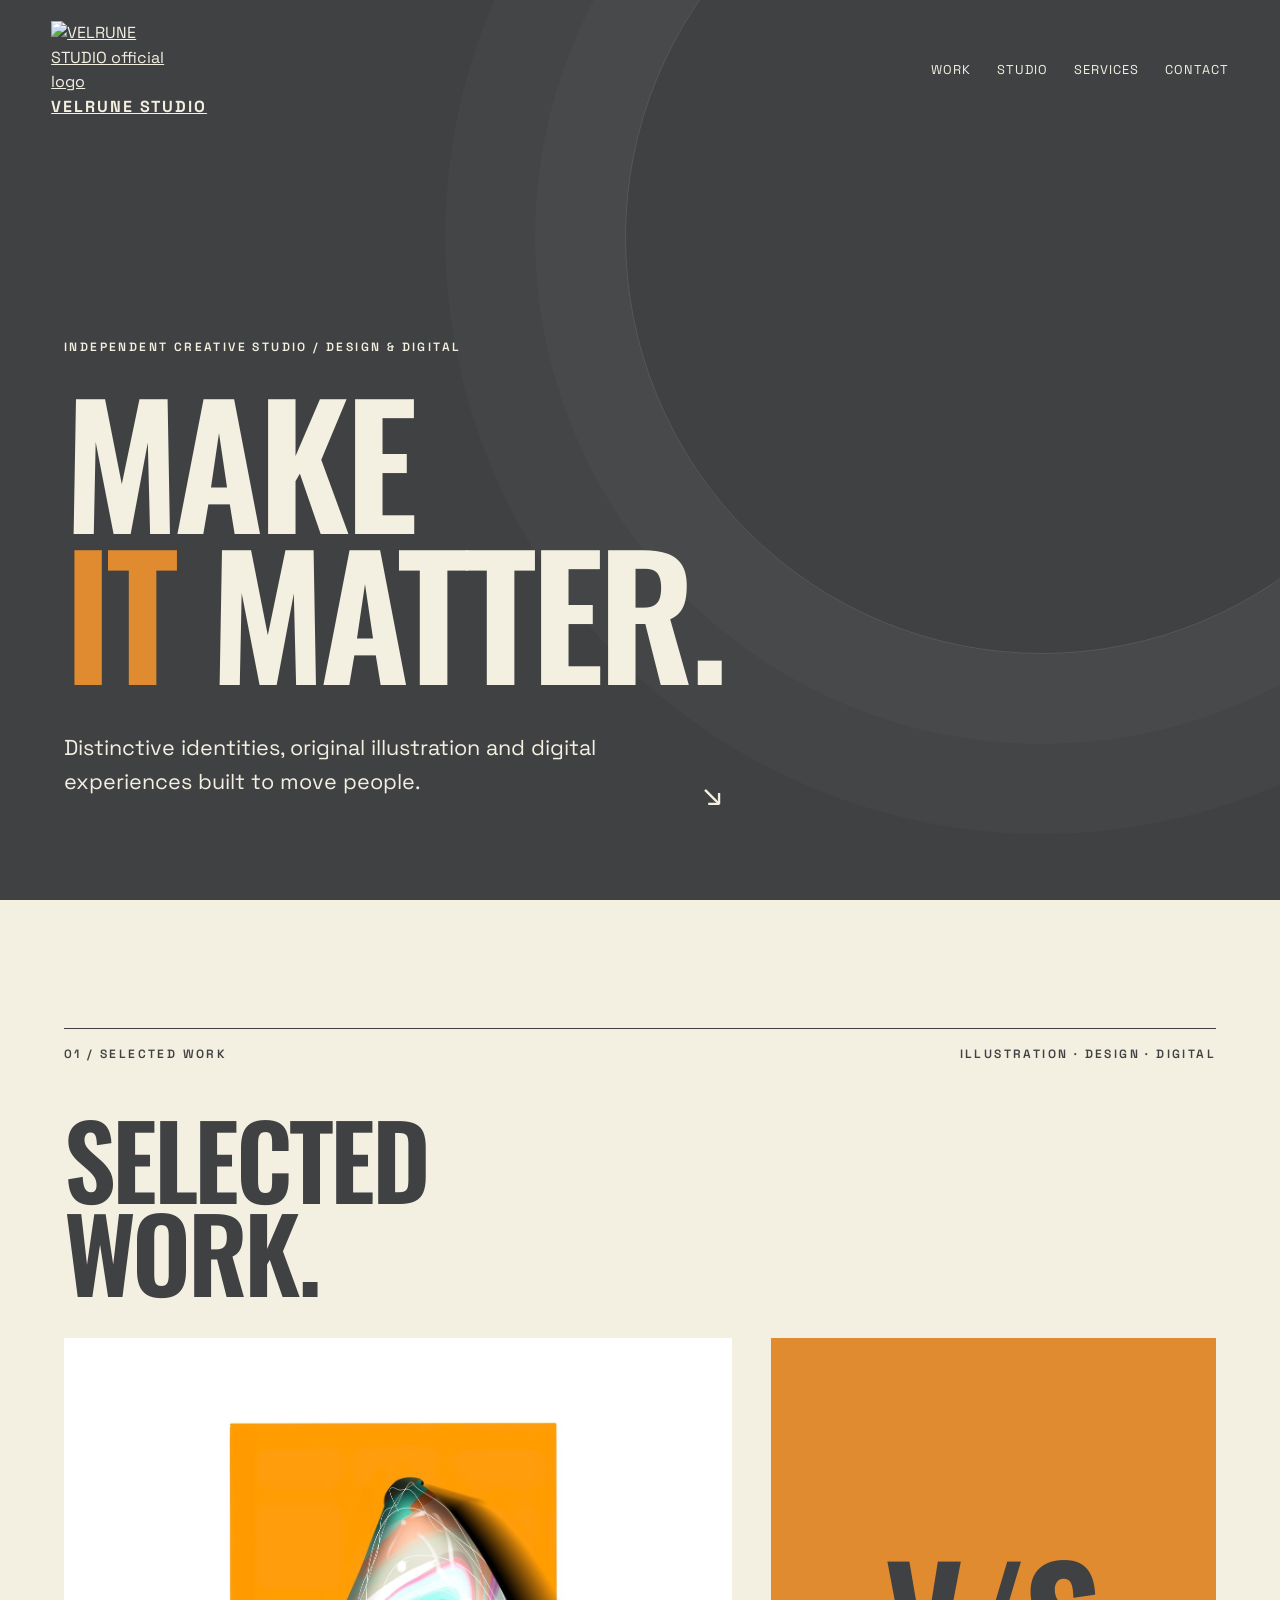
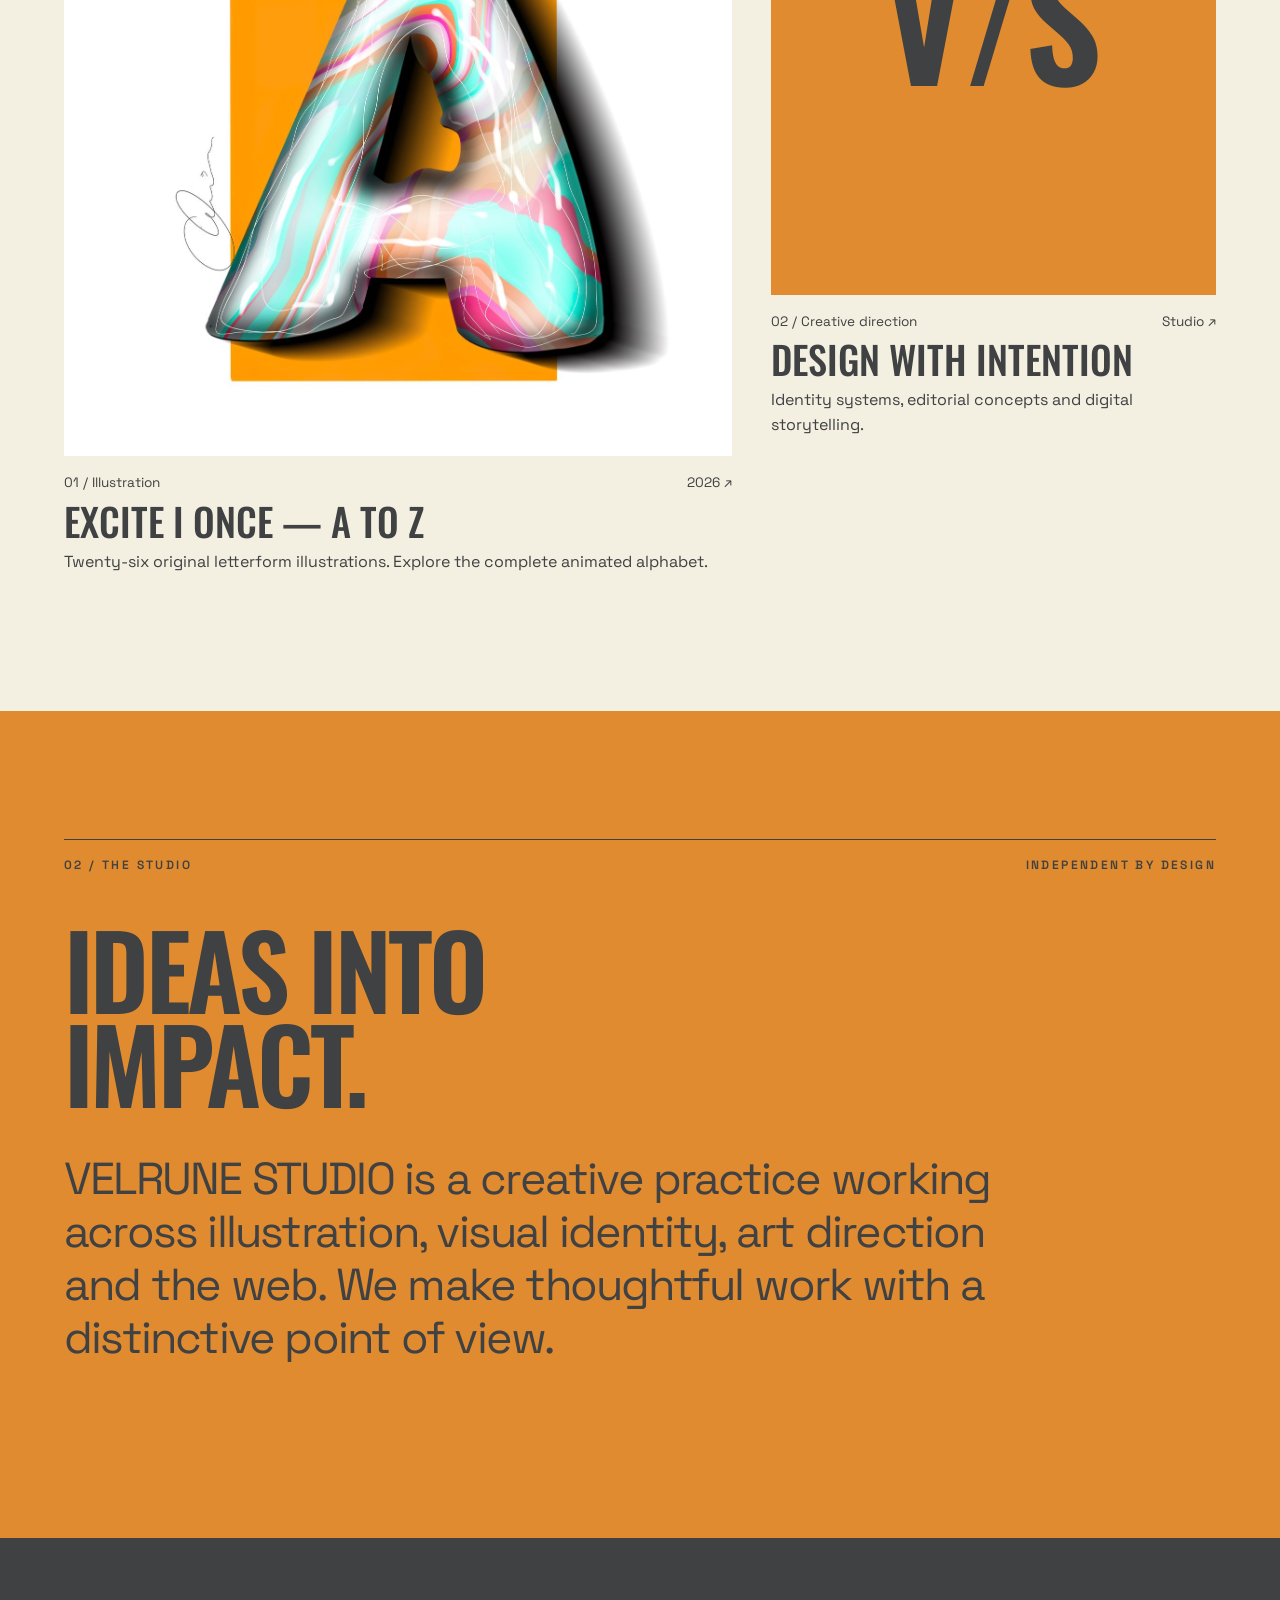
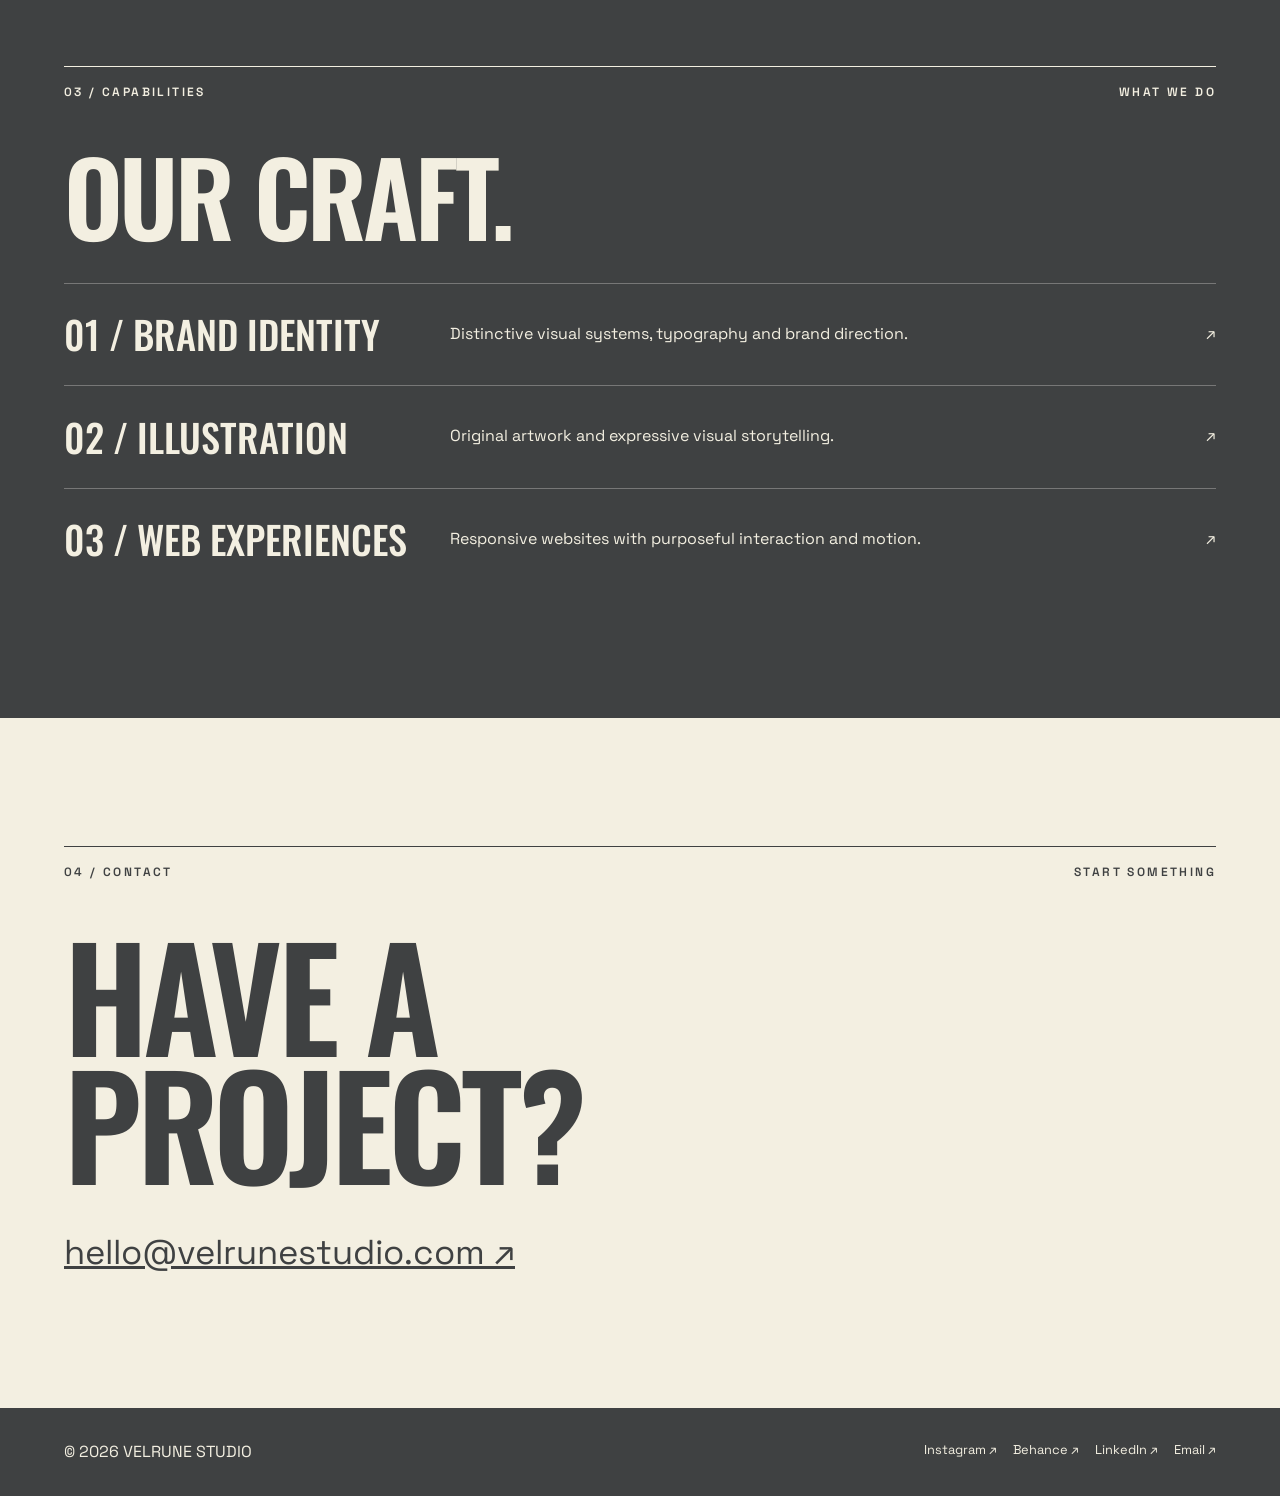
==== index.html @ b9dd63d2 "Add responsive cinematic homepage with artwork link and preserved contacts" ====
<!doctype html>
<html lang="en"><head><meta charset="utf-8"><meta name="viewport" content="width=device-width,initial-scale=1"><meta name="theme-color" content="#3F4142"><meta name="description" content="VELRUNE STUDIO — independent creative direction, visual identities, illustration and digital experiences."><title>VELRUNE STUDIO — Creative Direction & Digital Experiences</title><style>
@import url('https://fonts.googleapis.com/css2?family=Oswald:wght@400;500;600;700&family=Space+Grotesk:wght@400;500;600;700&display=swap');
:root{--ink:#3f4142;--paper:#f3efe1;--accent:#e08b2f}*{box-sizing:border-box}html{scroll-behavior:smooth}body{margin:0;background:var(--paper);color:var(--ink);font:400 16px/1.55 'Space Grotesk',sans-serif}a{color:inherit}a:focus-visible,button:focus-visible{outline:3px solid var(--accent);outline-offset:5px}.skip{position:absolute;top:-100px;background:var(--paper);padding:1rem;z-index:100}.skip:focus{top:0}.site-header{position:absolute;z-index:10;top:0;left:0;right:0;display:flex;align-items:center;justify-content:space-between;padding:1.3rem clamp(1.2rem,4vw,5rem);color:var(--paper);gap:2rem}.brand img{display:block;max-width:135px;max-height:78px;object-fit:contain}.brand-fallback{font-weight:700;letter-spacing:.12em}.nav{display:flex;gap:clamp(1rem,2vw,2rem);align-items:center}.nav a{text-decoration:none;font-size:.8rem;letter-spacing:.08em;text-transform:uppercase}.nav a:hover,.social a:hover{color:var(--accent)}.menu-toggle{display:none;background:none;border:1px solid currentColor;color:inherit;padding:.55rem}.hero{min-height:100svh;background:var(--ink);color:var(--paper);display:flex;align-items:end;position:relative;overflow:hidden;padding:10rem clamp(1.2rem,5vw,6rem) 5rem}.hero:before{content:'';position:absolute;width:65vw;height:65vw;max-width:850px;max-height:850px;border:1px solid rgba(243,239,225,.13);border-radius:50%;right:-14%;top:-20%;box-shadow:0 0 0 90px rgba(243,239,225,.025),0 0 0 180px rgba(243,239,225,.02);pointer-events:none}.hero-content{position:relative;max-width:1250px}.eyebrow{font-size:.75rem;letter-spacing:.2em;text-transform:uppercase;font-weight:600}.hero h1,h2{font-family:Oswald,'Arial Narrow',sans-serif;text-transform:uppercase;font-weight:600;line-height:.91;letter-spacing:-.035em}.hero h1{font-size:clamp(5rem,13vw,15rem);margin:1.5rem 0}.hero h1 span{color:var(--accent)}.hero-bottom{display:flex;align-items:end;justify-content:space-between;gap:2rem}.hero p{max-width:38ch;font-size:clamp(1rem,1.7vw,1.35rem)}.arrow{font-size:2rem;text-decoration:none}.section{padding:clamp(5rem,10vw,11rem) clamp(1.2rem,5vw,6rem)}.section-head{display:flex;align-items:center;justify-content:space-between;gap:1rem;border-top:1px solid currentColor;padding-top:1rem;margin-bottom:3rem}.section h2{font-size:clamp(3.5rem,8vw,9rem);margin:0 0 2.5rem}.work-grid{display:grid;grid-template-columns:1.2fr .8fr;gap:clamp(1rem,3vw,3rem)}.project{display:block;text-decoration:none}.project figure{margin:0;overflow:hidden;background:#d3cec2}.project img{display:block;width:100%;height:100%;object-fit:cover;transition:transform .65s cubic-bezier(.2,.7,.2,1)}.project:hover img{transform:scale(1.045)}.project:first-child figure{aspect-ratio:4/4.3}.project:nth-child(2) figure{aspect-ratio:4/5}.project-meta{display:flex;justify-content:space-between;gap:1rem;margin-top:1rem;font-size:.85rem}.project h3{font:500 clamp(1.7rem,3vw,3rem)/1.1 Oswald,sans-serif;text-transform:uppercase;margin:.4rem 0}.project p{margin:.5rem 0}.project .abstract{height:100%;min-height:340px;display:grid;place-items:center;background:var(--accent);font:600 clamp(5rem,12vw,12rem)/1 Oswald,sans-serif;color:var(--ink)}.about{background:var(--accent)}.about-copy{max-width:1000px;font-size:clamp(1.7rem,3.5vw,4rem);line-height:1.18;letter-spacing:-.04em}.services{background:var(--ink);color:var(--paper)}.service{border-top:1px solid #777;padding:1.4rem 0;display:grid;grid-template-columns:1fr 2fr auto;gap:1rem;align-items:center}.service h3{font:500 clamp(1.5rem,3vw,3rem)/1 Oswald,sans-serif;text-transform:uppercase;margin:0}.service p{max-width:48ch}.contact{min-height:65vh;display:flex;flex-direction:column;justify-content:space-between}.contact h2{font-size:clamp(4rem,11vw,12rem)}.contact-link{font-size:clamp(1.1rem,2.7vw,3rem);overflow-wrap:anywhere}.footer{background:var(--ink);color:var(--paper);padding:2rem clamp(1.2rem,5vw,6rem);display:flex;justify-content:space-between;flex-wrap:wrap;gap:1rem}.social{display:flex;flex-wrap:wrap;gap:1rem}.social a{font-size:.8rem;text-decoration:none}.reveal{opacity:1;transform:none}@media(prefers-reduced-motion:no-preference){.reveal{opacity:0;transform:translateY(50px);transition:opacity .8s,transform .8s}.reveal.in{opacity:1;transform:none}}@media(max-width:700px){.menu-toggle{display:block}.nav{display:none;position:absolute;top:100%;left:0;right:0;padding:1.5rem;background:var(--ink);flex-direction:column;align-items:start}.nav.open{display:flex}.hero{padding-bottom:3rem}.hero h1{font-size:clamp(4rem,17vw,8rem)}.hero-bottom{align-items:start;flex-direction:column}.work-grid{grid-template-columns:1fr}.service{grid-template-columns:1fr}.section{padding-block:5rem}}@media(prefers-reduced-motion:reduce){html{scroll-behavior:auto}*,*:before,*:after{animation:none!important;transition:none!important}}
</style></head><body><a class="skip" href="#main">Skip to content</a><header class="site-header"><a class="brand" href="/" aria-label="VELRUNE STUDIO home"><img src="assets/brand-logo.png" alt="VELRUNE STUDIO official logo" onerror="this.hidden=true;this.nextElementSibling.hidden=false"><span class="brand-fallback" hidden>VELRUNE STUDIO</span></a><button class="menu-toggle" aria-expanded="false" aria-controls="nav">MENU ☰</button><nav id="nav" class="nav" aria-label="Main navigation"><a href="#work">Work</a><a href="#studio">Studio</a><a href="#services">Services</a><a href="#contact">Contact</a></nav></header><main id="main"><section class="hero"><div class="hero-content"><span class="eyebrow">Independent creative studio / Design & digital</span><h1>MAKE<br><span>IT</span> MATTER.</h1><div class="hero-bottom"><p>Distinctive identities, original illustration and digital experiences built to move people.</p><a class="arrow" href="#work" aria-label="Explore selected work">↘</a></div></div></section><section class="section" id="work"><div class="section-head"><span class="eyebrow">01 / Selected work</span><span class="eyebrow">Illustration · Design · Digital</span></div><h2 class="reveal">Selected<br>work.</h2><div class="work-grid"><a class="project reveal" href="work/excite-a-z.html"><figure><img src="assets/alphabet/A.jpg" alt="Original illustrated letter A from the Excite I Once alphabet project" loading="lazy"></figure><div class="project-meta"><span>01 / Illustration</span><span>2026 ↗</span></div><h3>Excite I Once — A to Z</h3><p>Twenty-six original letterform illustrations. Explore the complete animated alphabet.</p></a><a class="project reveal" href="#contact"><figure><div class="abstract" aria-label="VELRUNE STUDIO design exploration">V/S</div></figure><div class="project-meta"><span>02 / Creative direction</span><span>Studio ↗</span></div><h3>Design with intention</h3><p>Identity systems, editorial concepts and digital storytelling.</p></a></div></section><section class="section about" id="studio"><div class="section-head"><span class="eyebrow">02 / The studio</span><span class="eyebrow">Independent by design</span></div><h2 class="reveal">Ideas into<br>impact.</h2><p class="about-copy reveal">VELRUNE STUDIO is a creative practice working across illustration, visual identity, art direction and the web. We make thoughtful work with a distinctive point of view.</p></section><section class="section services" id="services"><div class="section-head"><span class="eyebrow">03 / Capabilities</span><span class="eyebrow">What we do</span></div><h2 class="reveal">Our craft.</h2><div class="service reveal"><h3>01 / Brand identity</h3><p>Distinctive visual systems, typography and brand direction.</p><span>↗</span></div><div class="service reveal"><h3>02 / Illustration</h3><p>Original artwork and expressive visual storytelling.</p><span>↗</span></div><div class="service reveal"><h3>03 / Web experiences</h3><p>Responsive websites with purposeful interaction and motion.</p><span>↗</span></div></section><section class="section contact" id="contact"><div><div class="section-head"><span class="eyebrow">04 / Contact</span><span class="eyebrow">Start something</span></div><h2 class="reveal">Have a<br>project?</h2></div><a class="contact-link" href="mailto:hello@velrunestudio.com">hello@velrunestudio.com ↗</a></section></main><footer class="footer"><span>© <span id="year">2026</span> VELRUNE STUDIO</span><div class="social"><a href="https://www.instagram.com/realpaddymatthew/" target="_blank" rel="noopener noreferrer">Instagram ↗</a><a href="https://www.behance.net/ipaddy" target="_blank" rel="noopener noreferrer">Behance ↗</a><a href="https://www.linkedin.com/in/paddy-ighiwiyisi/" target="_blank" rel="noopener noreferrer">LinkedIn ↗</a><a href="mailto:hello@velrunestudio.com">Email ↗</a></div></footer><script>document.querySelector('#year').textContent=new Date().getFullYear();const menu=document.querySelector('.menu-toggle'),nav=document.querySelector('#nav');menu.addEventListener('click',()=>{let open=nav.classList.toggle('open');menu.setAttribute('aria-expanded',String(open))});nav.querySelectorAll('a').forEach(a=>a.addEventListener('click',()=>{nav.classList.remove('open');menu.setAttribute('aria-expanded','false')}));if('IntersectionObserver'in window&&!matchMedia('(prefers-reduced-motion: reduce)').matches){const io=new IntersectionObserver(es=>es.forEach(e=>{if(e.isIntersecting){e.target.classList.add('in');io.unobserve(e.target)}}),{threshold:.08});document.querySelectorAll('.reveal').forEach(e=>io.observe(e))}else document.querySelectorAll('.reveal').forEach(e=>e.classList.add('in'));</script></body></html>
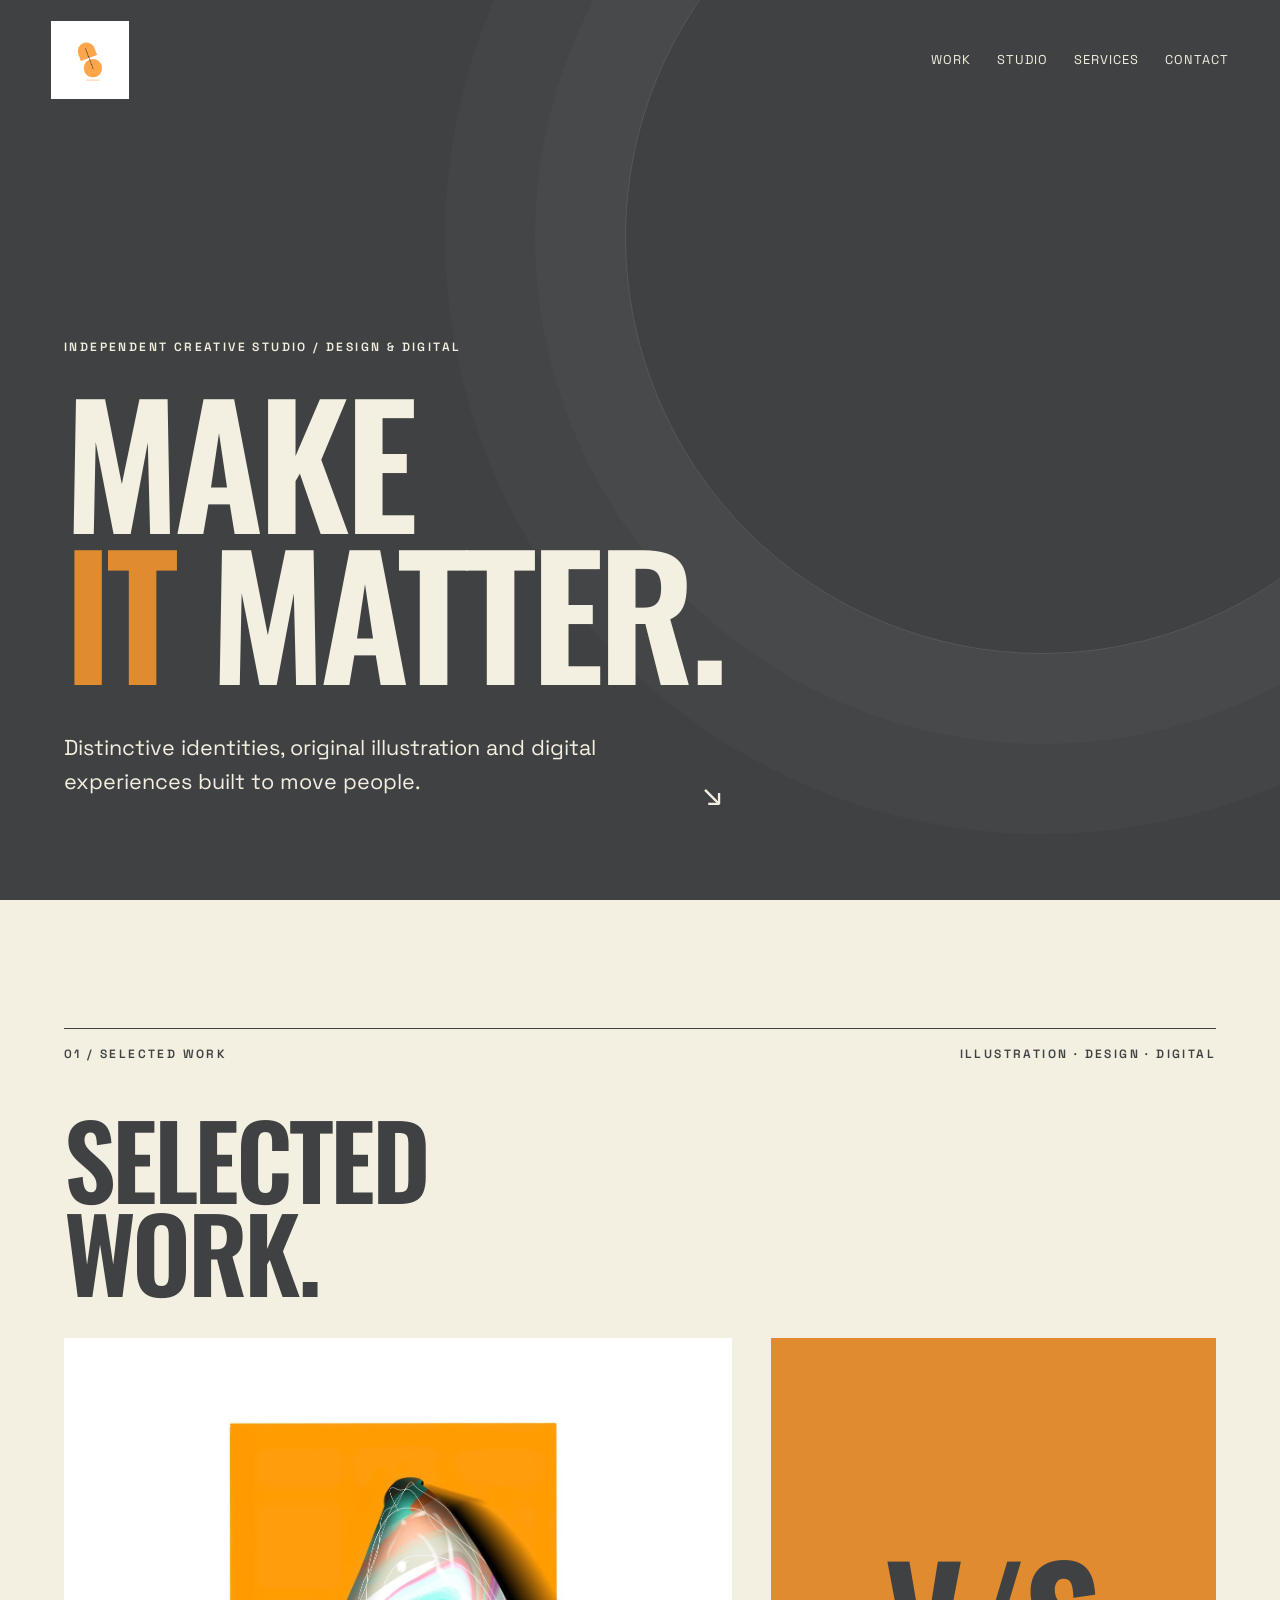
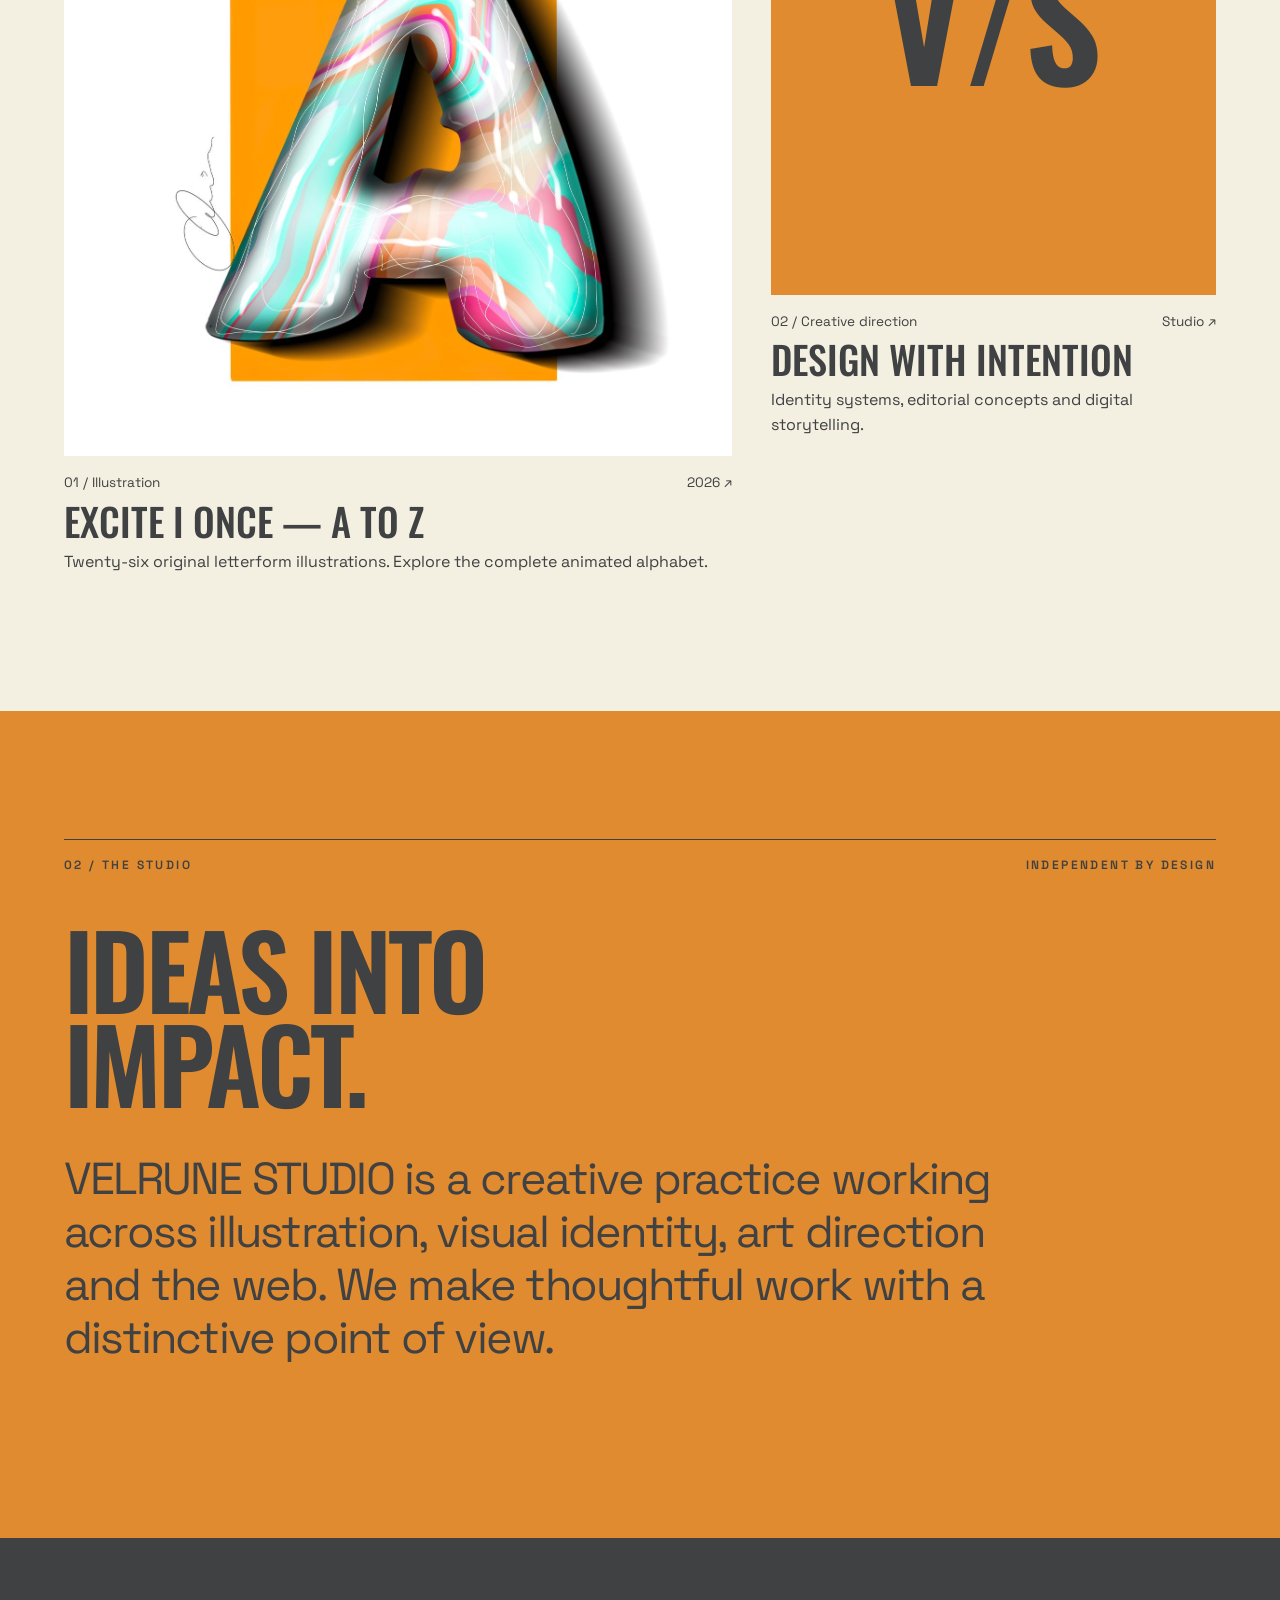
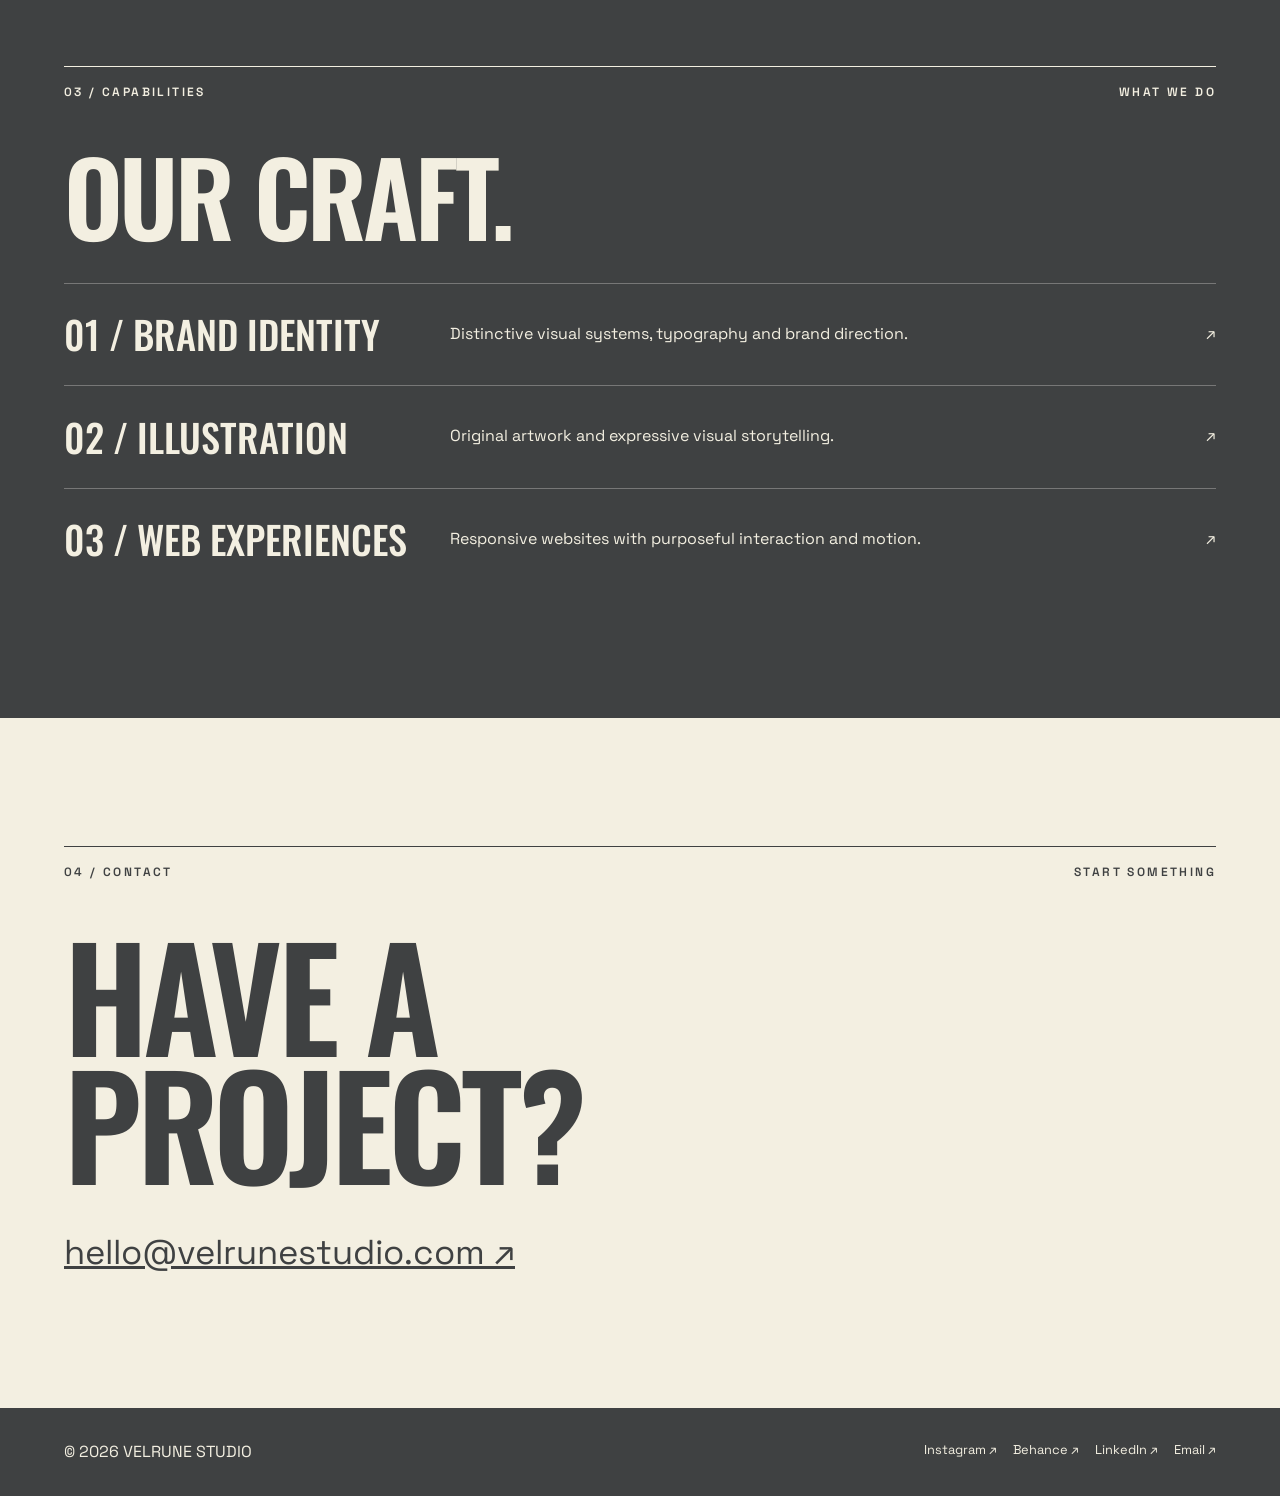
==== commit 45e86d7a: "Load locally hosted Oswald and Space Grotesk fonts" ====
--- a/index.html
+++ b/index.html
@@ -1,5 +1,5 @@
 <!doctype html>
-<html lang="en"><head><meta charset="utf-8"><meta name="viewport" content="width=device-width,initial-scale=1"><meta name="theme-color" content="#3F4142"><meta name="description" content="VELRUNE STUDIO — independent creative direction, visual identities, illustration and digital experiences."><title>VELRUNE STUDIO — Creative Direction & Digital Experiences</title><style>
-@import url('https://fonts.googleapis.com/css2?family=Oswald:wght@400;500;600;700&family=Space+Grotesk:wght@400;500;600;700&display=swap');
+<html lang="en"><head><meta charset="utf-8"><meta name="viewport" content="width=device-width,initial-scale=1"><meta name="theme-color" content="#3F4142"><meta name="description" content="VELRUNE STUDIO — independent creative direction, visual identities, illustration and digital experiences."><title>VELRUNE STUDIO — Creative Direction & Digital Experiences</title><link rel="stylesheet" href="assets/fonts/fonts.css"><style>
+
 :root{--ink:#3f4142;--paper:#f3efe1;--accent:#e08b2f}*{box-sizing:border-box}html{scroll-behavior:smooth}body{margin:0;background:var(--paper);color:var(--ink);font:400 16px/1.55 'Space Grotesk',sans-serif}a{color:inherit}a:focus-visible,button:focus-visible{outline:3px solid var(--accent);outline-offset:5px}.skip{position:absolute;top:-100px;background:var(--paper);padding:1rem;z-index:100}.skip:focus{top:0}.site-header{position:absolute;z-index:10;top:0;left:0;right:0;display:flex;align-items:center;justify-content:space-between;padding:1.3rem clamp(1.2rem,4vw,5rem);color:var(--paper);gap:2rem}.brand img{display:block;max-width:135px;max-height:78px;object-fit:contain}.brand-fallback{font-weight:700;letter-spacing:.12em}.nav{display:flex;gap:clamp(1rem,2vw,2rem);align-items:center}.nav a{text-decoration:none;font-size:.8rem;letter-spacing:.08em;text-transform:uppercase}.nav a:hover,.social a:hover{color:var(--accent)}.menu-toggle{display:none;background:none;border:1px solid currentColor;color:inherit;padding:.55rem}.hero{min-height:100svh;background:var(--ink);color:var(--paper);display:flex;align-items:end;position:relative;overflow:hidden;padding:10rem clamp(1.2rem,5vw,6rem) 5rem}.hero:before{content:'';position:absolute;width:65vw;height:65vw;max-width:850px;max-height:850px;border:1px solid rgba(243,239,225,.13);border-radius:50%;right:-14%;top:-20%;box-shadow:0 0 0 90px rgba(243,239,225,.025),0 0 0 180px rgba(243,239,225,.02);pointer-events:none}.hero-content{position:relative;max-width:1250px}.eyebrow{font-size:.75rem;letter-spacing:.2em;text-transform:uppercase;font-weight:600}.hero h1,h2{font-family:Oswald,'Arial Narrow',sans-serif;text-transform:uppercase;font-weight:600;line-height:.91;letter-spacing:-.035em}.hero h1{font-size:clamp(5rem,13vw,15rem);margin:1.5rem 0}.hero h1 span{color:var(--accent)}.hero-bottom{display:flex;align-items:end;justify-content:space-between;gap:2rem}.hero p{max-width:38ch;font-size:clamp(1rem,1.7vw,1.35rem)}.arrow{font-size:2rem;text-decoration:none}.section{padding:clamp(5rem,10vw,11rem) clamp(1.2rem,5vw,6rem)}.section-head{display:flex;align-items:center;justify-content:space-between;gap:1rem;border-top:1px solid currentColor;padding-top:1rem;margin-bottom:3rem}.section h2{font-size:clamp(3.5rem,8vw,9rem);margin:0 0 2.5rem}.work-grid{display:grid;grid-template-columns:1.2fr .8fr;gap:clamp(1rem,3vw,3rem)}.project{display:block;text-decoration:none}.project figure{margin:0;overflow:hidden;background:#d3cec2}.project img{display:block;width:100%;height:100%;object-fit:cover;transition:transform .65s cubic-bezier(.2,.7,.2,1)}.project:hover img{transform:scale(1.045)}.project:first-child figure{aspect-ratio:4/4.3}.project:nth-child(2) figure{aspect-ratio:4/5}.project-meta{display:flex;justify-content:space-between;gap:1rem;margin-top:1rem;font-size:.85rem}.project h3{font:500 clamp(1.7rem,3vw,3rem)/1.1 Oswald,sans-serif;text-transform:uppercase;margin:.4rem 0}.project p{margin:.5rem 0}.project .abstract{height:100%;min-height:340px;display:grid;place-items:center;background:var(--accent);font:600 clamp(5rem,12vw,12rem)/1 Oswald,sans-serif;color:var(--ink)}.about{background:var(--accent)}.about-copy{max-width:1000px;font-size:clamp(1.7rem,3.5vw,4rem);line-height:1.18;letter-spacing:-.04em}.services{background:var(--ink);color:var(--paper)}.service{border-top:1px solid #777;padding:1.4rem 0;display:grid;grid-template-columns:1fr 2fr auto;gap:1rem;align-items:center}.service h3{font:500 clamp(1.5rem,3vw,3rem)/1 Oswald,sans-serif;text-transform:uppercase;margin:0}.service p{max-width:48ch}.contact{min-height:65vh;display:flex;flex-direction:column;justify-content:space-between}.contact h2{font-size:clamp(4rem,11vw,12rem)}.contact-link{font-size:clamp(1.1rem,2.7vw,3rem);overflow-wrap:anywhere}.footer{background:var(--ink);color:var(--paper);padding:2rem clamp(1.2rem,5vw,6rem);display:flex;justify-content:space-between;flex-wrap:wrap;gap:1rem}.social{display:flex;flex-wrap:wrap;gap:1rem}.social a{font-size:.8rem;text-decoration:none}.reveal{opacity:1;transform:none}@media(prefers-reduced-motion:no-preference){.reveal{opacity:0;transform:translateY(50px);transition:opacity .8s,transform .8s}.reveal.in{opacity:1;transform:none}}@media(max-width:700px){.menu-toggle{display:block}.nav{display:none;position:absolute;top:100%;left:0;right:0;padding:1.5rem;background:var(--ink);flex-direction:column;align-items:start}.nav.open{display:flex}.hero{padding-bottom:3rem}.hero h1{font-size:clamp(4rem,17vw,8rem)}.hero-bottom{align-items:start;flex-direction:column}.work-grid{grid-template-columns:1fr}.service{grid-template-columns:1fr}.section{padding-block:5rem}}@media(prefers-reduced-motion:reduce){html{scroll-behavior:auto}*,*:before,*:after{animation:none!important;transition:none!important}}
 </style></head><body><a class="skip" href="#main">Skip to content</a><header class="site-header"><a class="brand" href="/" aria-label="VELRUNE STUDIO home"><img src="assets/brand-logo.png" alt="VELRUNE STUDIO official logo" onerror="this.hidden=true;this.nextElementSibling.hidden=false"><span class="brand-fallback" hidden>VELRUNE STUDIO</span></a><button class="menu-toggle" aria-expanded="false" aria-controls="nav">MENU ☰</button><nav id="nav" class="nav" aria-label="Main navigation"><a href="#work">Work</a><a href="#studio">Studio</a><a href="#services">Services</a><a href="#contact">Contact</a></nav></header><main id="main"><section class="hero"><div class="hero-content"><span class="eyebrow">Independent creative studio / Design & digital</span><h1>MAKE<br><span>IT</span> MATTER.</h1><div class="hero-bottom"><p>Distinctive identities, original illustration and digital experiences built to move people.</p><a class="arrow" href="#work" aria-label="Explore selected work">↘</a></div></div></section><section class="section" id="work"><div class="section-head"><span class="eyebrow">01 / Selected work</span><span class="eyebrow">Illustration · Design · Digital</span></div><h2 class="reveal">Selected<br>work.</h2><div class="work-grid"><a class="project reveal" href="work/excite-a-z.html"><figure><img src="assets/alphabet/A.jpg" alt="Original illustrated letter A from the Excite I Once alphabet project" loading="lazy"></figure><div class="project-meta"><span>01 / Illustration</span><span>2026 ↗</span></div><h3>Excite I Once — A to Z</h3><p>Twenty-six original letterform illustrations. Explore the complete animated alphabet.</p></a><a class="project reveal" href="#contact"><figure><div class="abstract" aria-label="VELRUNE STUDIO design exploration">V/S</div></figure><div class="project-meta"><span>02 / Creative direction</span><span>Studio ↗</span></div><h3>Design with intention</h3><p>Identity systems, editorial concepts and digital storytelling.</p></a></div></section><section class="section about" id="studio"><div class="section-head"><span class="eyebrow">02 / The studio</span><span class="eyebrow">Independent by design</span></div><h2 class="reveal">Ideas into<br>impact.</h2><p class="about-copy reveal">VELRUNE STUDIO is a creative practice working across illustration, visual identity, art direction and the web. We make thoughtful work with a distinctive point of view.</p></section><section class="section services" id="services"><div class="section-head"><span class="eyebrow">03 / Capabilities</span><span class="eyebrow">What we do</span></div><h2 class="reveal">Our craft.</h2><div class="service reveal"><h3>01 / Brand identity</h3><p>Distinctive visual systems, typography and brand direction.</p><span>↗</span></div><div class="service reveal"><h3>02 / Illustration</h3><p>Original artwork and expressive visual storytelling.</p><span>↗</span></div><div class="service reveal"><h3>03 / Web experiences</h3><p>Responsive websites with purposeful interaction and motion.</p><span>↗</span></div></section><section class="section contact" id="contact"><div><div class="section-head"><span class="eyebrow">04 / Contact</span><span class="eyebrow">Start something</span></div><h2 class="reveal">Have a<br>project?</h2></div><a class="contact-link" href="mailto:hello@velrunestudio.com">hello@velrunestudio.com ↗</a></section></main><footer class="footer"><span>© <span id="year">2026</span> VELRUNE STUDIO</span><div class="social"><a href="https://www.instagram.com/realpaddymatthew/" target="_blank" rel="noopener noreferrer">Instagram ↗</a><a href="https://www.behance.net/ipaddy" target="_blank" rel="noopener noreferrer">Behance ↗</a><a href="https://www.linkedin.com/in/paddy-ighiwiyisi/" target="_blank" rel="noopener noreferrer">LinkedIn ↗</a><a href="mailto:hello@velrunestudio.com">Email ↗</a></div></footer><script>document.querySelector('#year').textContent=new Date().getFullYear();const menu=document.querySelector('.menu-toggle'),nav=document.querySelector('#nav');menu.addEventListener('click',()=>{let open=nav.classList.toggle('open');menu.setAttribute('aria-expanded',String(open))});nav.querySelectorAll('a').forEach(a=>a.addEventListener('click',()=>{nav.classList.remove('open');menu.setAttribute('aria-expanded','false')}));if('IntersectionObserver'in window&&!matchMedia('(prefers-reduced-motion: reduce)').matches){const io=new IntersectionObserver(es=>es.forEach(e=>{if(e.isIntersecting){e.target.classList.add('in');io.unobserve(e.target)}}),{threshold:.08});document.querySelectorAll('.reveal').forEach(e=>io.observe(e))}else document.querySelectorAll('.reveal').forEach(e=>e.classList.add('in'));</script></body></html>
--- a/assets/fonts/fonts.css
+++ b/assets/fonts/fonts.css
@@ -0,0 +1,2 @@
+@font-face{font-family:'Oswald';src:url('./Oswald-Variable.ttf') format('truetype');font-style:normal;font-weight:200 700;font-display:swap}
+@font-face{font-family:'Space Grotesk';src:url('./SpaceGrotesk-Variable.ttf') format('truetype');font-style:normal;font-weight:300 700;font-display:swap}
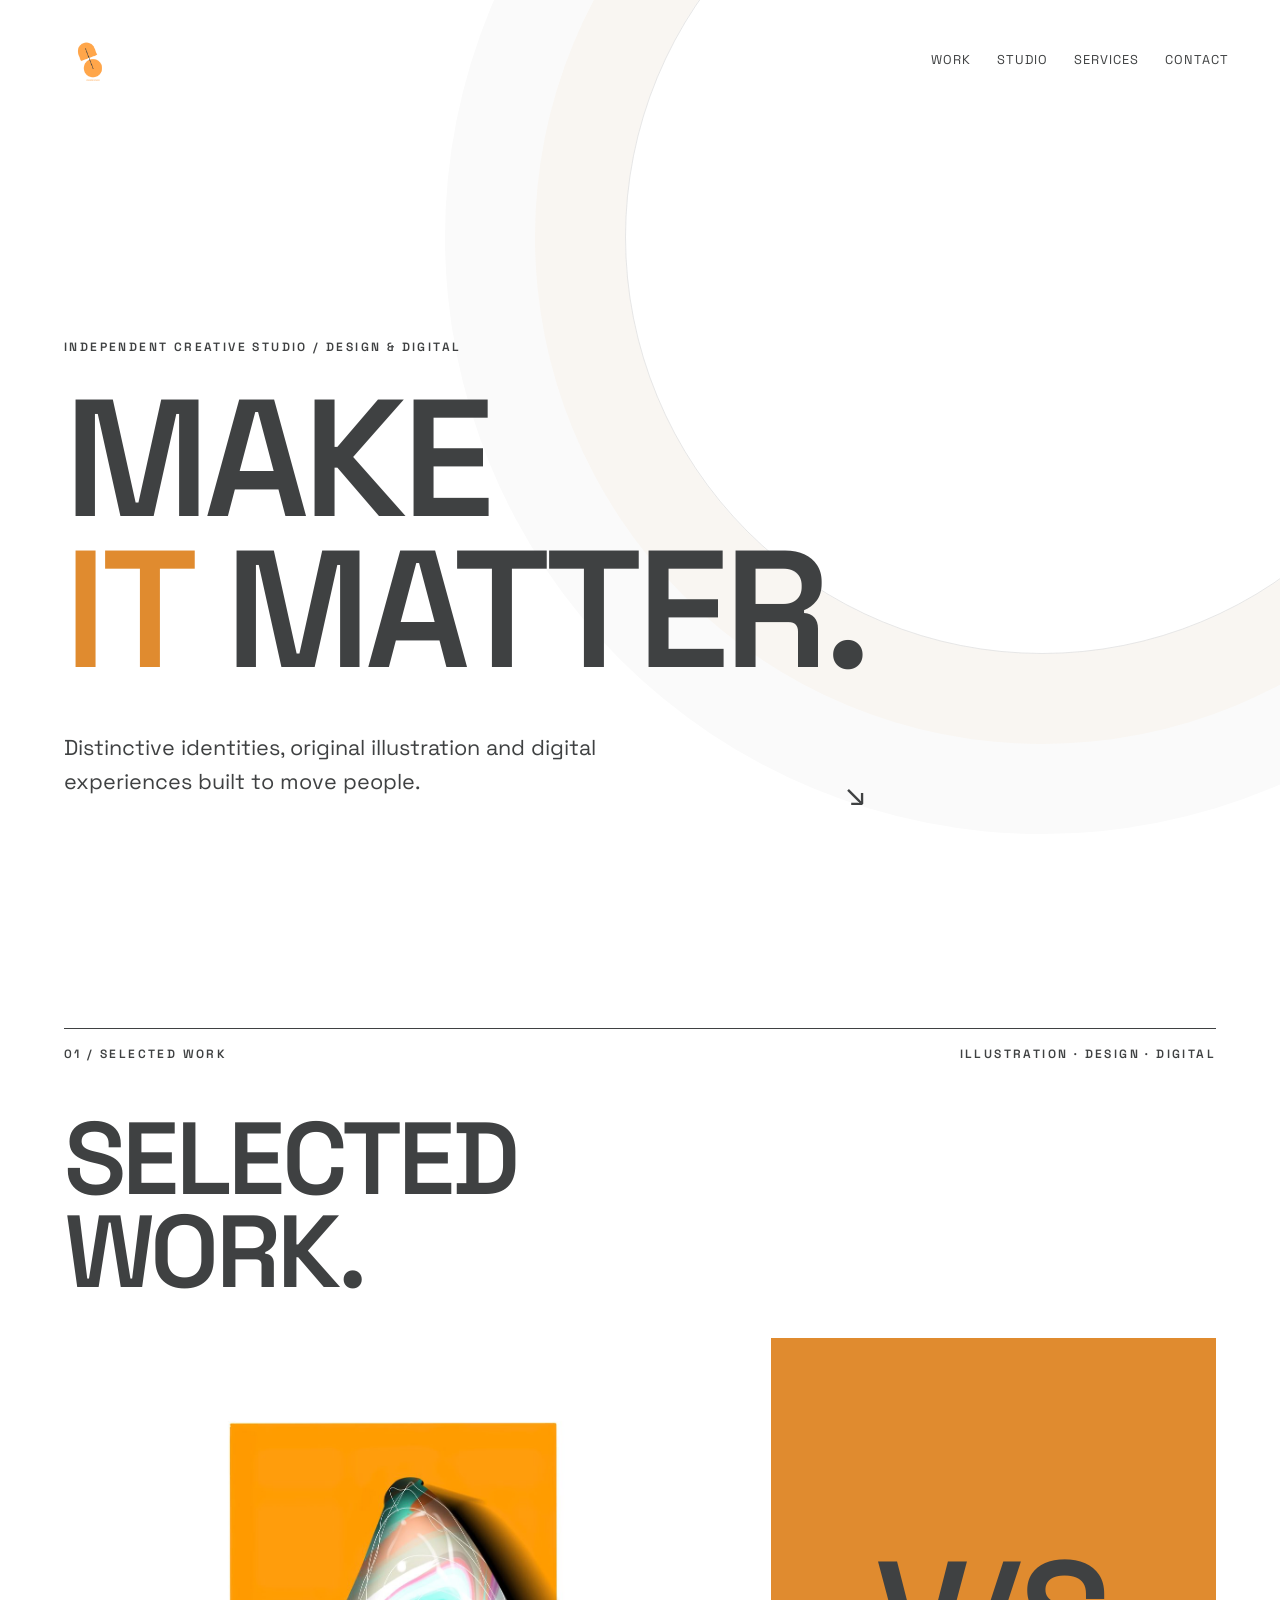
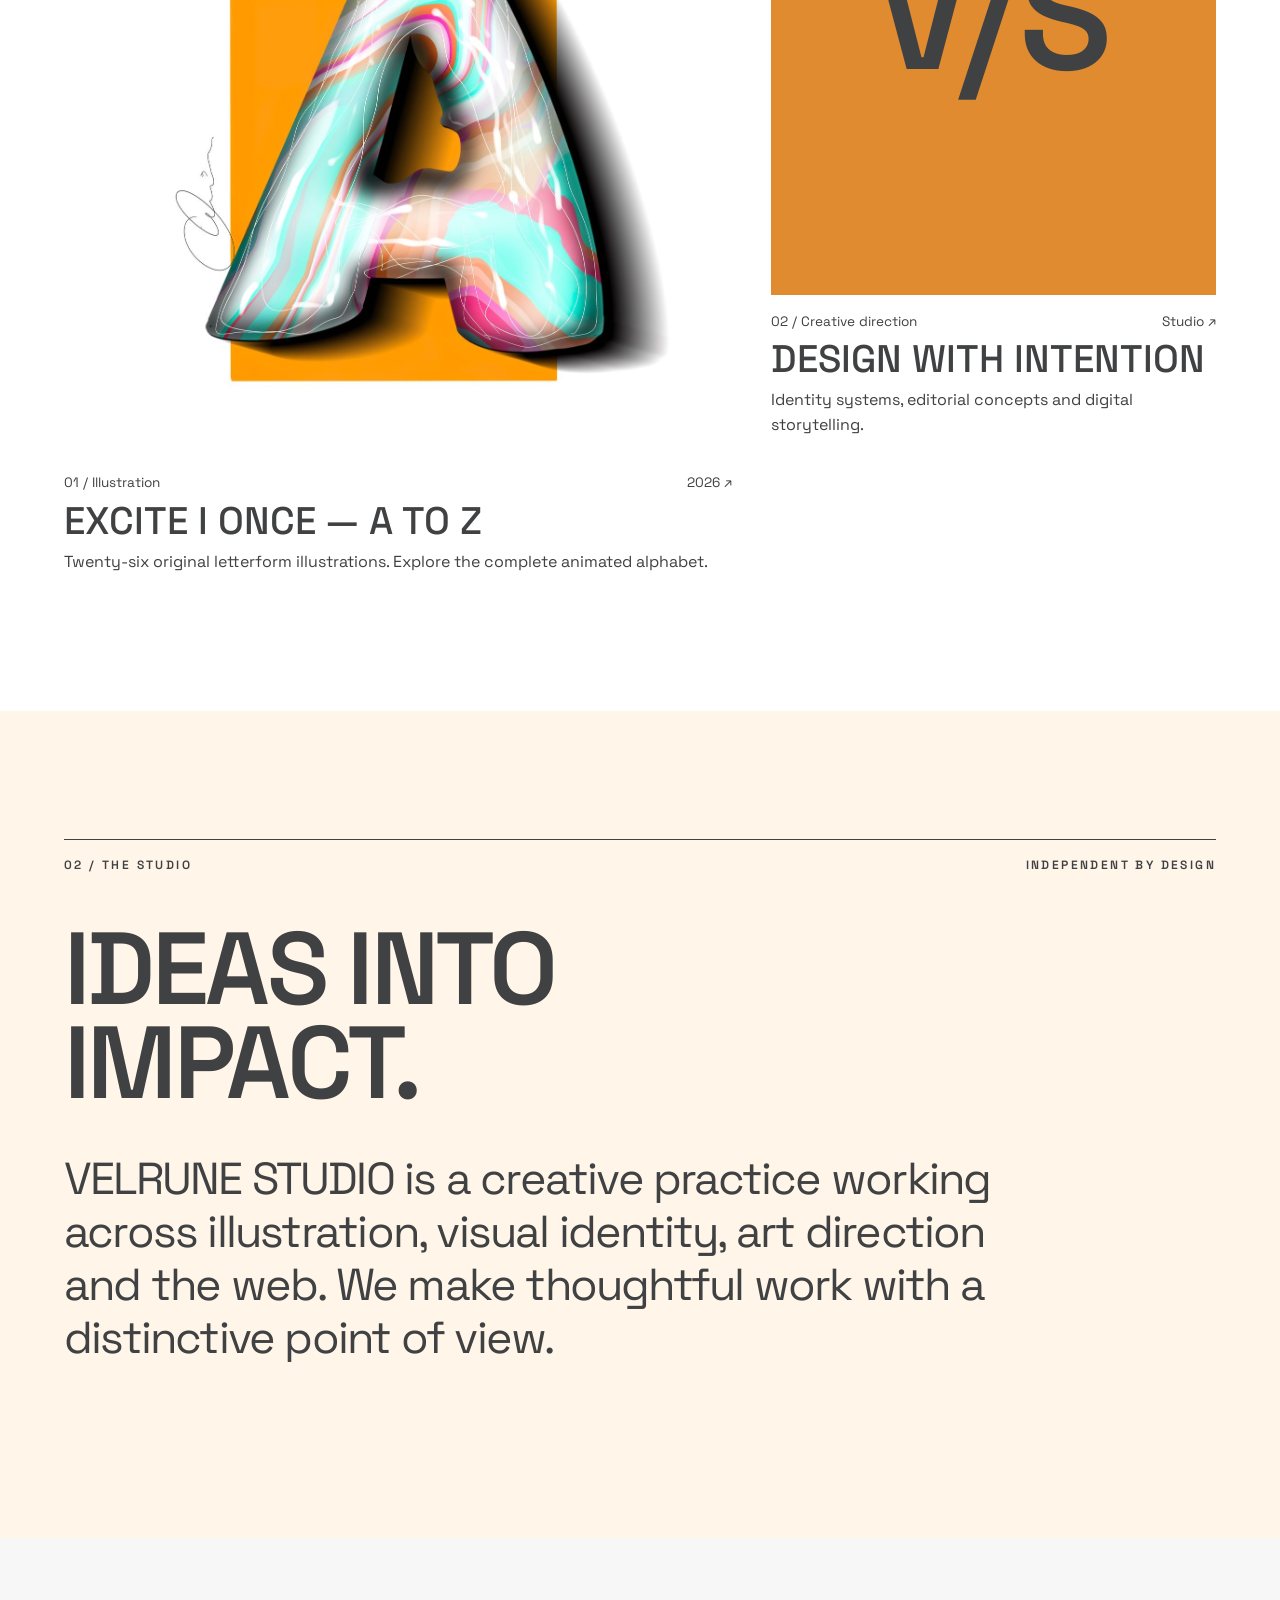
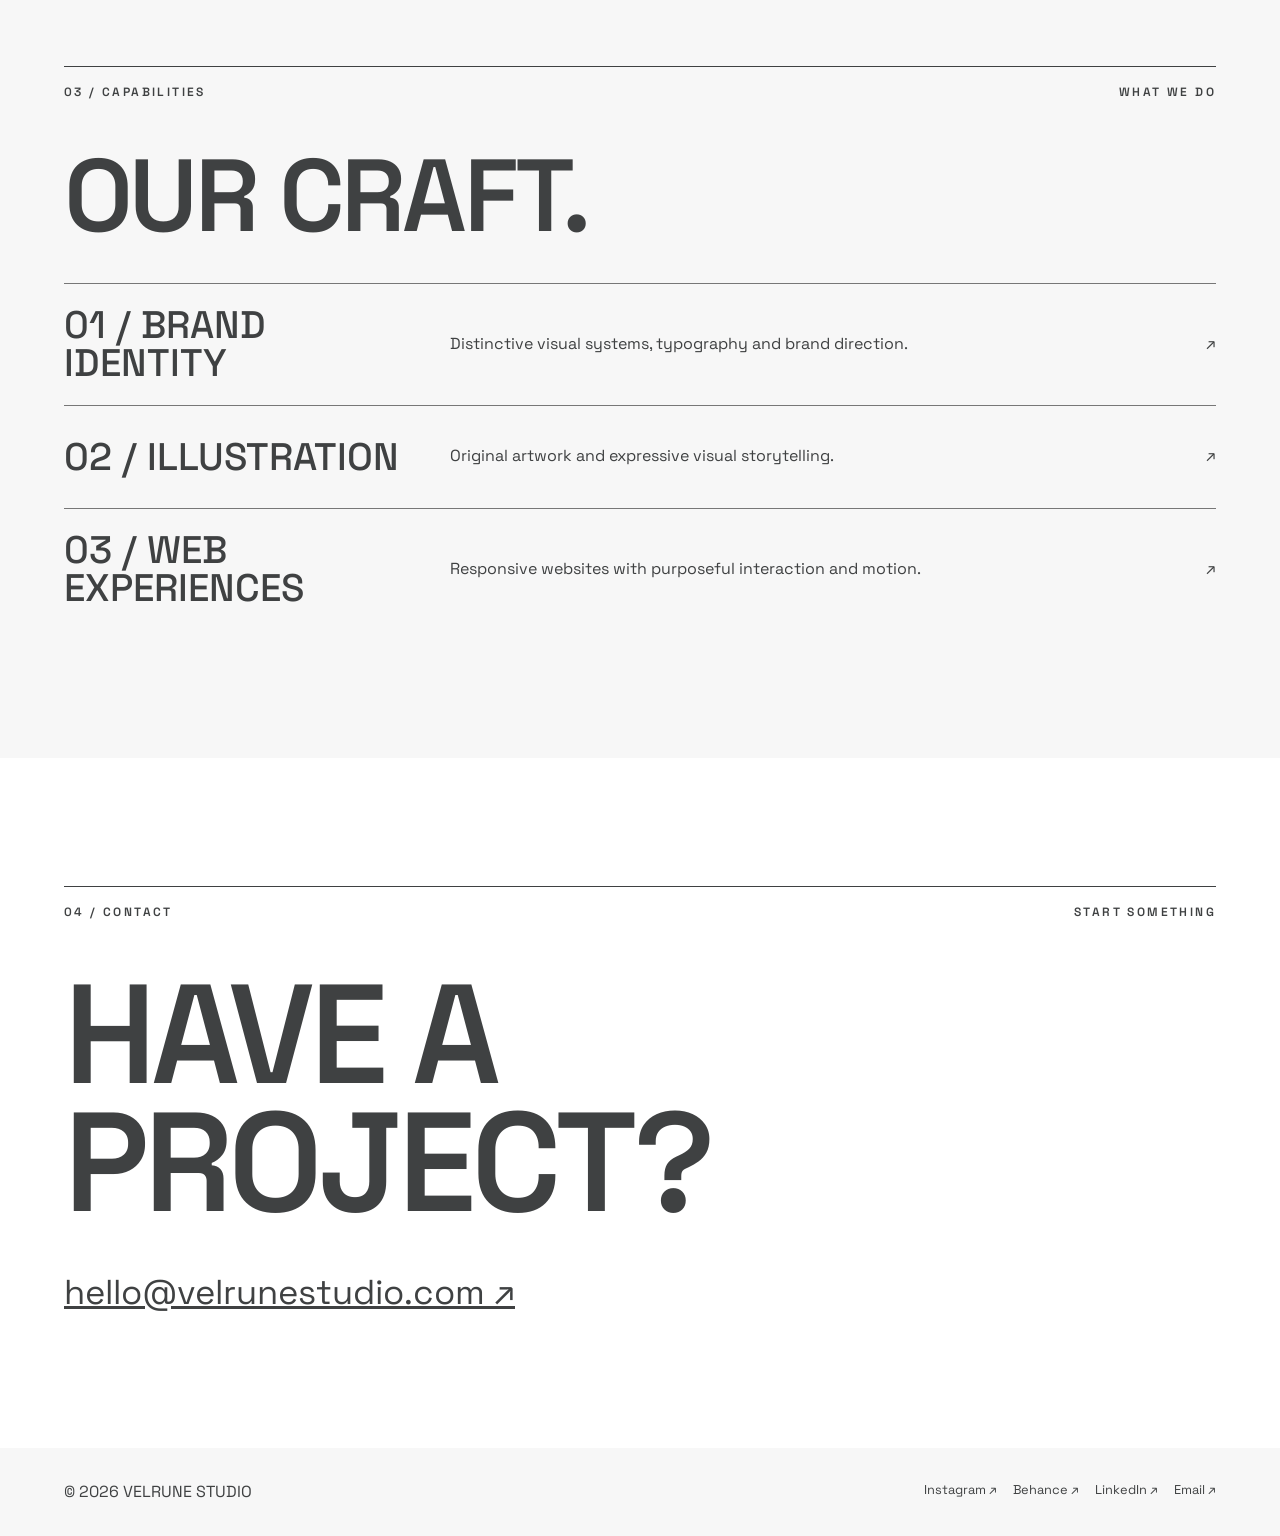
==== commit 8410fd41: "Restore white homepage and Space Grotesk typography" ====
--- a/index.html
+++ b/index.html
@@ -1,5 +1,5 @@
 <!doctype html>
-<html lang="en"><head><meta charset="utf-8"><meta name="viewport" content="width=device-width,initial-scale=1"><meta name="theme-color" content="#3F4142"><meta name="description" content="VELRUNE STUDIO — independent creative direction, visual identities, illustration and digital experiences."><title>VELRUNE STUDIO — Creative Direction & Digital Experiences</title><link rel="stylesheet" href="assets/fonts/fonts.css"><style>
+<html lang="en"><head><meta charset="utf-8"><meta name="viewport" content="width=device-width,initial-scale=1"><meta name="theme-color" content="#FFFFFF"><meta name="description" content="VELRUNE STUDIO — independent creative direction, visual identities, illustration and digital experiences."><title>VELRUNE STUDIO — Creative Direction & Digital Experiences</title><link rel="stylesheet" href="assets/fonts/fonts.css"><style>
 
-:root{--ink:#3f4142;--paper:#f3efe1;--accent:#e08b2f}*{box-sizing:border-box}html{scroll-behavior:smooth}body{margin:0;background:var(--paper);color:var(--ink);font:400 16px/1.55 'Space Grotesk',sans-serif}a{color:inherit}a:focus-visible,button:focus-visible{outline:3px solid var(--accent);outline-offset:5px}.skip{position:absolute;top:-100px;background:var(--paper);padding:1rem;z-index:100}.skip:focus{top:0}.site-header{position:absolute;z-index:10;top:0;left:0;right:0;display:flex;align-items:center;justify-content:space-between;padding:1.3rem clamp(1.2rem,4vw,5rem);color:var(--paper);gap:2rem}.brand img{display:block;max-width:135px;max-height:78px;object-fit:contain}.brand-fallback{font-weight:700;letter-spacing:.12em}.nav{display:flex;gap:clamp(1rem,2vw,2rem);align-items:center}.nav a{text-decoration:none;font-size:.8rem;letter-spacing:.08em;text-transform:uppercase}.nav a:hover,.social a:hover{color:var(--accent)}.menu-toggle{display:none;background:none;border:1px solid currentColor;color:inherit;padding:.55rem}.hero{min-height:100svh;background:var(--ink);color:var(--paper);display:flex;align-items:end;position:relative;overflow:hidden;padding:10rem clamp(1.2rem,5vw,6rem) 5rem}.hero:before{content:'';position:absolute;width:65vw;height:65vw;max-width:850px;max-height:850px;border:1px solid rgba(243,239,225,.13);border-radius:50%;right:-14%;top:-20%;box-shadow:0 0 0 90px rgba(243,239,225,.025),0 0 0 180px rgba(243,239,225,.02);pointer-events:none}.hero-content{position:relative;max-width:1250px}.eyebrow{font-size:.75rem;letter-spacing:.2em;text-transform:uppercase;font-weight:600}.hero h1,h2{font-family:Oswald,'Arial Narrow',sans-serif;text-transform:uppercase;font-weight:600;line-height:.91;letter-spacing:-.035em}.hero h1{font-size:clamp(5rem,13vw,15rem);margin:1.5rem 0}.hero h1 span{color:var(--accent)}.hero-bottom{display:flex;align-items:end;justify-content:space-between;gap:2rem}.hero p{max-width:38ch;font-size:clamp(1rem,1.7vw,1.35rem)}.arrow{font-size:2rem;text-decoration:none}.section{padding:clamp(5rem,10vw,11rem) clamp(1.2rem,5vw,6rem)}.section-head{display:flex;align-items:center;justify-content:space-between;gap:1rem;border-top:1px solid currentColor;padding-top:1rem;margin-bottom:3rem}.section h2{font-size:clamp(3.5rem,8vw,9rem);margin:0 0 2.5rem}.work-grid{display:grid;grid-template-columns:1.2fr .8fr;gap:clamp(1rem,3vw,3rem)}.project{display:block;text-decoration:none}.project figure{margin:0;overflow:hidden;background:#d3cec2}.project img{display:block;width:100%;height:100%;object-fit:cover;transition:transform .65s cubic-bezier(.2,.7,.2,1)}.project:hover img{transform:scale(1.045)}.project:first-child figure{aspect-ratio:4/4.3}.project:nth-child(2) figure{aspect-ratio:4/5}.project-meta{display:flex;justify-content:space-between;gap:1rem;margin-top:1rem;font-size:.85rem}.project h3{font:500 clamp(1.7rem,3vw,3rem)/1.1 Oswald,sans-serif;text-transform:uppercase;margin:.4rem 0}.project p{margin:.5rem 0}.project .abstract{height:100%;min-height:340px;display:grid;place-items:center;background:var(--accent);font:600 clamp(5rem,12vw,12rem)/1 Oswald,sans-serif;color:var(--ink)}.about{background:var(--accent)}.about-copy{max-width:1000px;font-size:clamp(1.7rem,3.5vw,4rem);line-height:1.18;letter-spacing:-.04em}.services{background:var(--ink);color:var(--paper)}.service{border-top:1px solid #777;padding:1.4rem 0;display:grid;grid-template-columns:1fr 2fr auto;gap:1rem;align-items:center}.service h3{font:500 clamp(1.5rem,3vw,3rem)/1 Oswald,sans-serif;text-transform:uppercase;margin:0}.service p{max-width:48ch}.contact{min-height:65vh;display:flex;flex-direction:column;justify-content:space-between}.contact h2{font-size:clamp(4rem,11vw,12rem)}.contact-link{font-size:clamp(1.1rem,2.7vw,3rem);overflow-wrap:anywhere}.footer{background:var(--ink);color:var(--paper);padding:2rem clamp(1.2rem,5vw,6rem);display:flex;justify-content:space-between;flex-wrap:wrap;gap:1rem}.social{display:flex;flex-wrap:wrap;gap:1rem}.social a{font-size:.8rem;text-decoration:none}.reveal{opacity:1;transform:none}@media(prefers-reduced-motion:no-preference){.reveal{opacity:0;transform:translateY(50px);transition:opacity .8s,transform .8s}.reveal.in{opacity:1;transform:none}}@media(max-width:700px){.menu-toggle{display:block}.nav{display:none;position:absolute;top:100%;left:0;right:0;padding:1.5rem;background:var(--ink);flex-direction:column;align-items:start}.nav.open{display:flex}.hero{padding-bottom:3rem}.hero h1{font-size:clamp(4rem,17vw,8rem)}.hero-bottom{align-items:start;flex-direction:column}.work-grid{grid-template-columns:1fr}.service{grid-template-columns:1fr}.section{padding-block:5rem}}@media(prefers-reduced-motion:reduce){html{scroll-behavior:auto}*,*:before,*:after{animation:none!important;transition:none!important}}
+:root{--ink:#3f4142;--paper:#ffffff;--accent:#e08b2f}*{box-sizing:border-box}html{scroll-behavior:smooth}body{margin:0;background:var(--paper);color:var(--ink);font:400 16px/1.55 'Space Grotesk',sans-serif}a{color:inherit}a:focus-visible,button:focus-visible{outline:3px solid var(--accent);outline-offset:5px}.skip{position:absolute;top:-100px;background:var(--paper);padding:1rem;z-index:100}.skip:focus{top:0}.site-header{position:absolute;z-index:10;top:0;left:0;right:0;display:flex;align-items:center;justify-content:space-between;padding:1.3rem clamp(1.2rem,4vw,5rem);color:var(--ink);gap:2rem}.brand img{display:block;max-width:135px;max-height:78px;object-fit:contain}.brand-fallback{font-weight:700;letter-spacing:.12em}.nav{display:flex;gap:clamp(1rem,2vw,2rem);align-items:center}.nav a{text-decoration:none;font-size:.8rem;letter-spacing:.08em;text-transform:uppercase}.nav a:hover,.social a:hover{color:var(--accent)}.menu-toggle{display:none;background:none;border:1px solid currentColor;color:inherit;padding:.55rem}.hero{min-height:100svh;background:var(--paper);color:var(--ink);display:flex;align-items:end;position:relative;overflow:hidden;padding:10rem clamp(1.2rem,5vw,6rem) 5rem}.hero:before{content:'';position:absolute;width:65vw;height:65vw;max-width:850px;max-height:850px;border:1px solid rgba(63,65,66,.13);border-radius:50%;right:-14%;top:-20%;box-shadow:0 0 0 90px rgba(224,139,47,.035),0 0 0 180px rgba(63,65,66,.025);pointer-events:none}.hero-content{position:relative;max-width:1250px}.eyebrow{font-size:.75rem;letter-spacing:.2em;text-transform:uppercase;font-weight:600}.hero h1,h2{font-family:'Space Grotesk',sans-serif;text-transform:uppercase;font-weight:600;line-height:.91;letter-spacing:-.035em}.hero h1{font-size:clamp(5rem,13vw,15rem);margin:1.5rem 0}.hero h1 span{color:var(--accent)}.hero-bottom{display:flex;align-items:end;justify-content:space-between;gap:2rem}.hero p{max-width:38ch;font-size:clamp(1rem,1.7vw,1.35rem)}.arrow{font-size:2rem;text-decoration:none}.section{padding:clamp(5rem,10vw,11rem) clamp(1.2rem,5vw,6rem)}.section-head{display:flex;align-items:center;justify-content:space-between;gap:1rem;border-top:1px solid currentColor;padding-top:1rem;margin-bottom:3rem}.section h2{font-size:clamp(3.5rem,8vw,9rem);margin:0 0 2.5rem}.work-grid{display:grid;grid-template-columns:1.2fr .8fr;gap:clamp(1rem,3vw,3rem)}.project{display:block;text-decoration:none}.project figure{margin:0;overflow:hidden;background:#d3cec2}.project img{display:block;width:100%;height:100%;object-fit:cover;transition:transform .65s cubic-bezier(.2,.7,.2,1)}.project:hover img{transform:scale(1.045)}.project:first-child figure{aspect-ratio:4/4.3}.project:nth-child(2) figure{aspect-ratio:4/5}.project-meta{display:flex;justify-content:space-between;gap:1rem;margin-top:1rem;font-size:.85rem}.project h3{font:500 clamp(1.7rem,3vw,3rem)/1.1 'Space Grotesk',sans-serif;text-transform:uppercase;margin:.4rem 0}.project p{margin:.5rem 0}.project .abstract{height:100%;min-height:340px;display:grid;place-items:center;background:var(--accent);font:600 clamp(5rem,12vw,12rem)/1 'Space Grotesk',sans-serif;color:var(--ink)}.about{background:#fff5e9}.about-copy{max-width:1000px;font-size:clamp(1.7rem,3.5vw,4rem);line-height:1.18;letter-spacing:-.04em}.services{background:#f7f7f7;color:var(--ink)}.service{border-top:1px solid #777;padding:1.4rem 0;display:grid;grid-template-columns:1fr 2fr auto;gap:1rem;align-items:center}.service h3{font:500 clamp(1.5rem,3vw,3rem)/1 'Space Grotesk',sans-serif;text-transform:uppercase;margin:0}.service p{max-width:48ch}.contact{min-height:65vh;display:flex;flex-direction:column;justify-content:space-between}.contact h2{font-size:clamp(4rem,11vw,12rem)}.contact-link{font-size:clamp(1.1rem,2.7vw,3rem);overflow-wrap:anywhere}.footer{background:#f7f7f7;color:var(--ink);padding:2rem clamp(1.2rem,5vw,6rem);display:flex;justify-content:space-between;flex-wrap:wrap;gap:1rem}.social{display:flex;flex-wrap:wrap;gap:1rem}.social a{font-size:.8rem;text-decoration:none}.reveal{opacity:1;transform:none}@media(prefers-reduced-motion:no-preference){.reveal{opacity:0;transform:translateY(50px);transition:opacity .8s,transform .8s}.reveal.in{opacity:1;transform:none}}@media(max-width:700px){.menu-toggle{display:block}.nav{display:none;position:absolute;top:100%;left:0;right:0;padding:1.5rem;background:var(--paper);flex-direction:column;align-items:start}.nav.open{display:flex}.hero{padding-bottom:3rem}.hero h1{font-size:clamp(4rem,17vw,8rem)}.hero-bottom{align-items:start;flex-direction:column}.work-grid{grid-template-columns:1fr}.service{grid-template-columns:1fr}.section{padding-block:5rem}}@media(prefers-reduced-motion:reduce){html{scroll-behavior:auto}*,*:before,*:after{animation:none!important;transition:none!important}}
 </style></head><body><a class="skip" href="#main">Skip to content</a><header class="site-header"><a class="brand" href="/" aria-label="VELRUNE STUDIO home"><img src="assets/brand-logo.png" alt="VELRUNE STUDIO official logo" onerror="this.hidden=true;this.nextElementSibling.hidden=false"><span class="brand-fallback" hidden>VELRUNE STUDIO</span></a><button class="menu-toggle" aria-expanded="false" aria-controls="nav">MENU ☰</button><nav id="nav" class="nav" aria-label="Main navigation"><a href="#work">Work</a><a href="#studio">Studio</a><a href="#services">Services</a><a href="#contact">Contact</a></nav></header><main id="main"><section class="hero"><div class="hero-content"><span class="eyebrow">Independent creative studio / Design & digital</span><h1>MAKE<br><span>IT</span> MATTER.</h1><div class="hero-bottom"><p>Distinctive identities, original illustration and digital experiences built to move people.</p><a class="arrow" href="#work" aria-label="Explore selected work">↘</a></div></div></section><section class="section" id="work"><div class="section-head"><span class="eyebrow">01 / Selected work</span><span class="eyebrow">Illustration · Design · Digital</span></div><h2 class="reveal">Selected<br>work.</h2><div class="work-grid"><a class="project reveal" href="work/excite-a-z.html"><figure><img src="assets/alphabet/A.jpg" alt="Original illustrated letter A from the Excite I Once alphabet project" loading="lazy"></figure><div class="project-meta"><span>01 / Illustration</span><span>2026 ↗</span></div><h3>Excite I Once — A to Z</h3><p>Twenty-six original letterform illustrations. Explore the complete animated alphabet.</p></a><a class="project reveal" href="#contact"><figure><div class="abstract" aria-label="VELRUNE STUDIO design exploration">V/S</div></figure><div class="project-meta"><span>02 / Creative direction</span><span>Studio ↗</span></div><h3>Design with intention</h3><p>Identity systems, editorial concepts and digital storytelling.</p></a></div></section><section class="section about" id="studio"><div class="section-head"><span class="eyebrow">02 / The studio</span><span class="eyebrow">Independent by design</span></div><h2 class="reveal">Ideas into<br>impact.</h2><p class="about-copy reveal">VELRUNE STUDIO is a creative practice working across illustration, visual identity, art direction and the web. We make thoughtful work with a distinctive point of view.</p></section><section class="section services" id="services"><div class="section-head"><span class="eyebrow">03 / Capabilities</span><span class="eyebrow">What we do</span></div><h2 class="reveal">Our craft.</h2><div class="service reveal"><h3>01 / Brand identity</h3><p>Distinctive visual systems, typography and brand direction.</p><span>↗</span></div><div class="service reveal"><h3>02 / Illustration</h3><p>Original artwork and expressive visual storytelling.</p><span>↗</span></div><div class="service reveal"><h3>03 / Web experiences</h3><p>Responsive websites with purposeful interaction and motion.</p><span>↗</span></div></section><section class="section contact" id="contact"><div><div class="section-head"><span class="eyebrow">04 / Contact</span><span class="eyebrow">Start something</span></div><h2 class="reveal">Have a<br>project?</h2></div><a class="contact-link" href="mailto:hello@velrunestudio.com">hello@velrunestudio.com ↗</a></section></main><footer class="footer"><span>© <span id="year">2026</span> VELRUNE STUDIO</span><div class="social"><a href="https://www.instagram.com/realpaddymatthew/" target="_blank" rel="noopener noreferrer">Instagram ↗</a><a href="https://www.behance.net/ipaddy" target="_blank" rel="noopener noreferrer">Behance ↗</a><a href="https://www.linkedin.com/in/paddy-ighiwiyisi/" target="_blank" rel="noopener noreferrer">LinkedIn ↗</a><a href="mailto:hello@velrunestudio.com">Email ↗</a></div></footer><script>document.querySelector('#year').textContent=new Date().getFullYear();const menu=document.querySelector('.menu-toggle'),nav=document.querySelector('#nav');menu.addEventListener('click',()=>{let open=nav.classList.toggle('open');menu.setAttribute('aria-expanded',String(open))});nav.querySelectorAll('a').forEach(a=>a.addEventListener('click',()=>{nav.classList.remove('open');menu.setAttribute('aria-expanded','false')}));if('IntersectionObserver'in window&&!matchMedia('(prefers-reduced-motion: reduce)').matches){const io=new IntersectionObserver(es=>es.forEach(e=>{if(e.isIntersecting){e.target.classList.add('in');io.unobserve(e.target)}}),{threshold:.08});document.querySelectorAll('.reveal').forEach(e=>io.observe(e))}else document.querySelectorAll('.reveal').forEach(e=>e.classList.add('in'));</script></body></html>
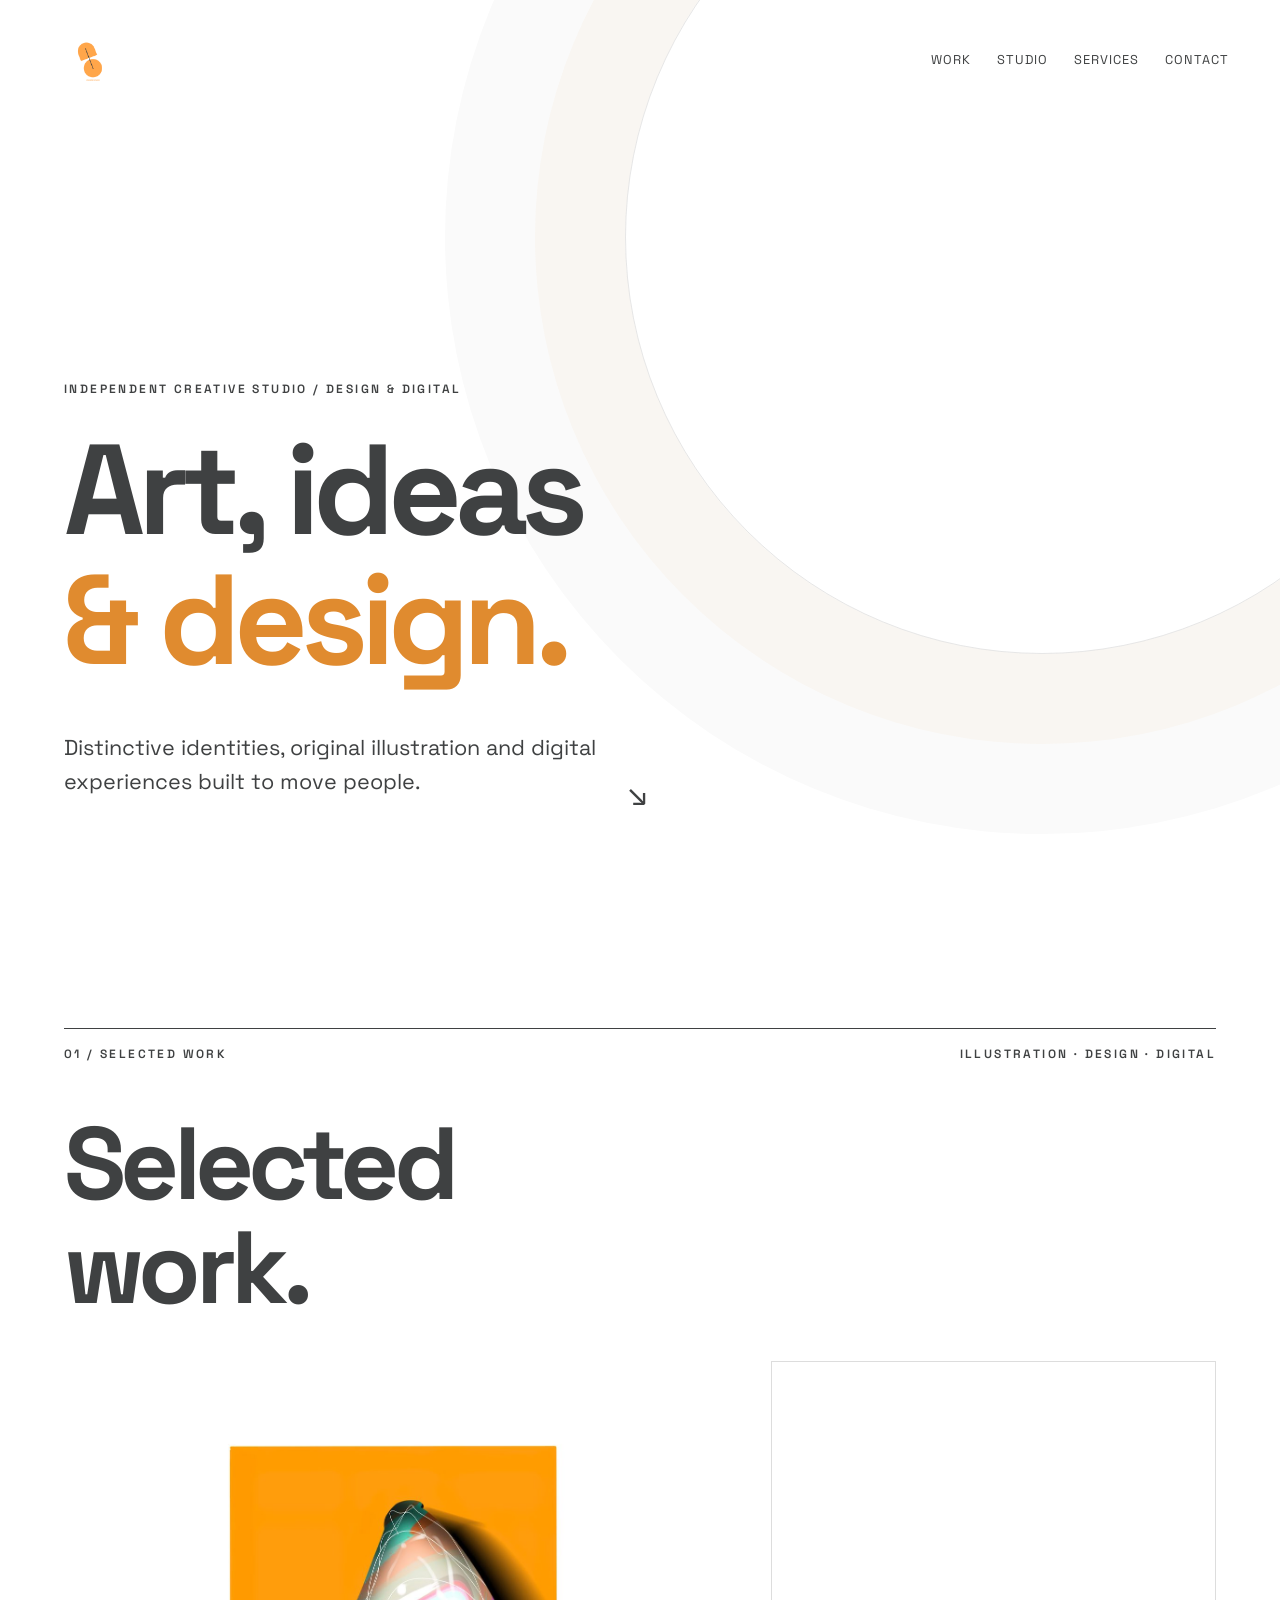
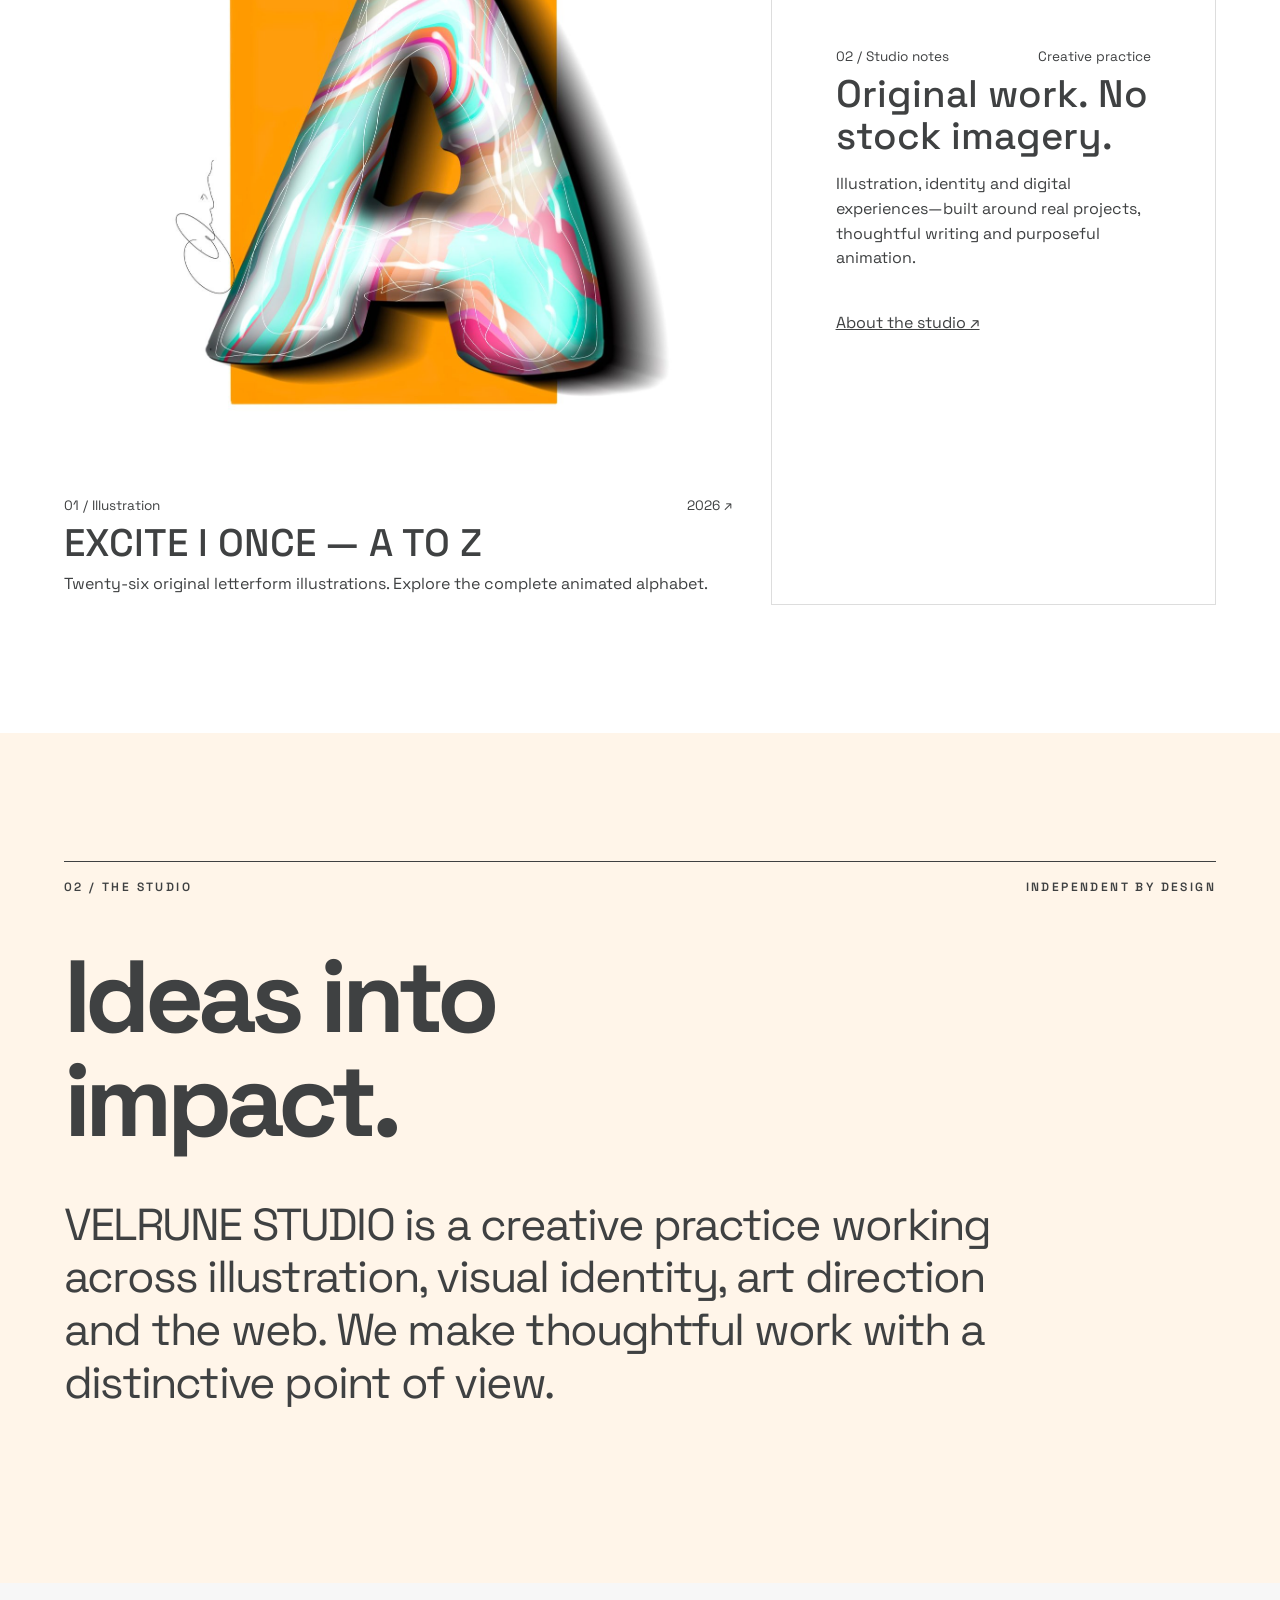
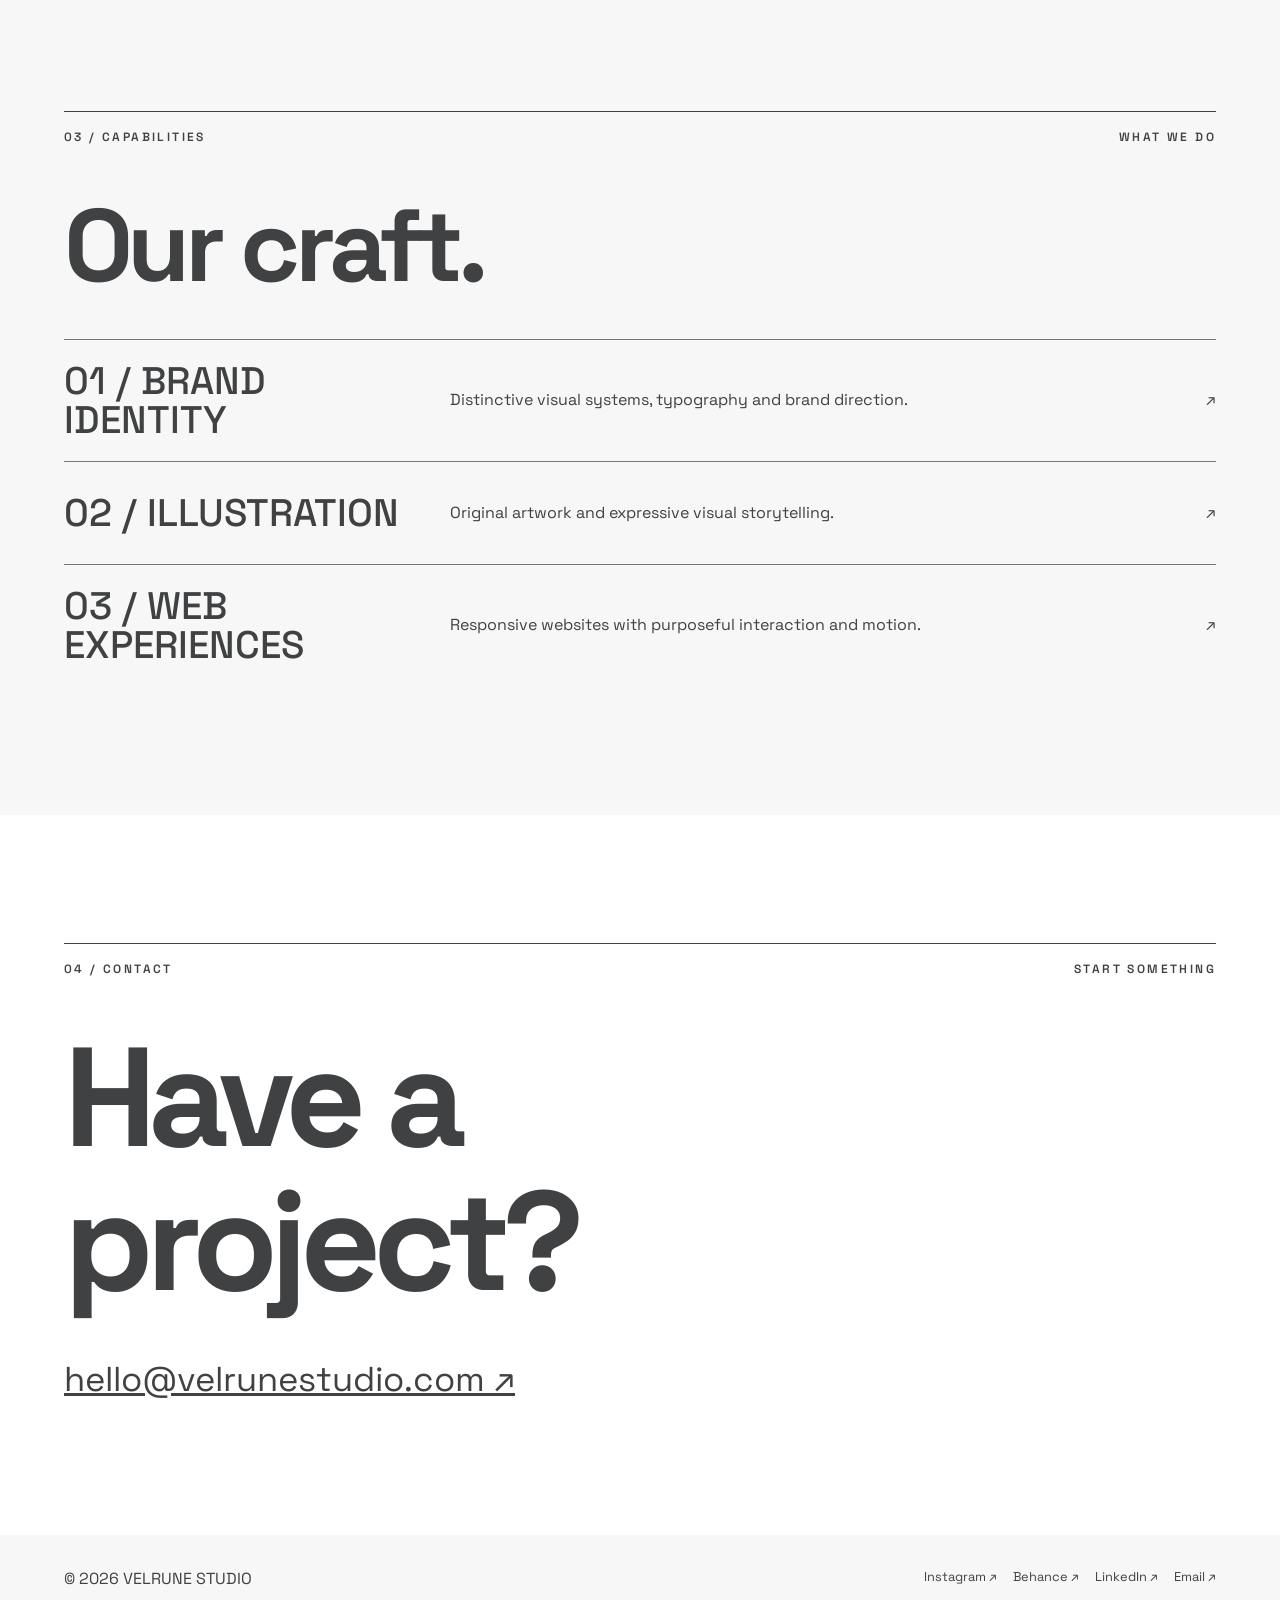
==== commit 29a2dbc0: "Clarify Space Grotesk typography and remove placeholder artwork" ====
--- a/index.html
+++ b/index.html
@@ -1,5 +1,5 @@
 <!doctype html>
 <html lang="en"><head><meta charset="utf-8"><meta name="viewport" content="width=device-width,initial-scale=1"><meta name="theme-color" content="#FFFFFF"><meta name="description" content="VELRUNE STUDIO — independent creative direction, visual identities, illustration and digital experiences."><title>VELRUNE STUDIO — Creative Direction & Digital Experiences</title><link rel="stylesheet" href="assets/fonts/fonts.css"><style>
 
-:root{--ink:#3f4142;--paper:#ffffff;--accent:#e08b2f}*{box-sizing:border-box}html{scroll-behavior:smooth}body{margin:0;background:var(--paper);color:var(--ink);font:400 16px/1.55 'Space Grotesk',sans-serif}a{color:inherit}a:focus-visible,button:focus-visible{outline:3px solid var(--accent);outline-offset:5px}.skip{position:absolute;top:-100px;background:var(--paper);padding:1rem;z-index:100}.skip:focus{top:0}.site-header{position:absolute;z-index:10;top:0;left:0;right:0;display:flex;align-items:center;justify-content:space-between;padding:1.3rem clamp(1.2rem,4vw,5rem);color:var(--ink);gap:2rem}.brand img{display:block;max-width:135px;max-height:78px;object-fit:contain}.brand-fallback{font-weight:700;letter-spacing:.12em}.nav{display:flex;gap:clamp(1rem,2vw,2rem);align-items:center}.nav a{text-decoration:none;font-size:.8rem;letter-spacing:.08em;text-transform:uppercase}.nav a:hover,.social a:hover{color:var(--accent)}.menu-toggle{display:none;background:none;border:1px solid currentColor;color:inherit;padding:.55rem}.hero{min-height:100svh;background:var(--paper);color:var(--ink);display:flex;align-items:end;position:relative;overflow:hidden;padding:10rem clamp(1.2rem,5vw,6rem) 5rem}.hero:before{content:'';position:absolute;width:65vw;height:65vw;max-width:850px;max-height:850px;border:1px solid rgba(63,65,66,.13);border-radius:50%;right:-14%;top:-20%;box-shadow:0 0 0 90px rgba(224,139,47,.035),0 0 0 180px rgba(63,65,66,.025);pointer-events:none}.hero-content{position:relative;max-width:1250px}.eyebrow{font-size:.75rem;letter-spacing:.2em;text-transform:uppercase;font-weight:600}.hero h1,h2{font-family:'Space Grotesk',sans-serif;text-transform:uppercase;font-weight:600;line-height:.91;letter-spacing:-.035em}.hero h1{font-size:clamp(5rem,13vw,15rem);margin:1.5rem 0}.hero h1 span{color:var(--accent)}.hero-bottom{display:flex;align-items:end;justify-content:space-between;gap:2rem}.hero p{max-width:38ch;font-size:clamp(1rem,1.7vw,1.35rem)}.arrow{font-size:2rem;text-decoration:none}.section{padding:clamp(5rem,10vw,11rem) clamp(1.2rem,5vw,6rem)}.section-head{display:flex;align-items:center;justify-content:space-between;gap:1rem;border-top:1px solid currentColor;padding-top:1rem;margin-bottom:3rem}.section h2{font-size:clamp(3.5rem,8vw,9rem);margin:0 0 2.5rem}.work-grid{display:grid;grid-template-columns:1.2fr .8fr;gap:clamp(1rem,3vw,3rem)}.project{display:block;text-decoration:none}.project figure{margin:0;overflow:hidden;background:#d3cec2}.project img{display:block;width:100%;height:100%;object-fit:cover;transition:transform .65s cubic-bezier(.2,.7,.2,1)}.project:hover img{transform:scale(1.045)}.project:first-child figure{aspect-ratio:4/4.3}.project:nth-child(2) figure{aspect-ratio:4/5}.project-meta{display:flex;justify-content:space-between;gap:1rem;margin-top:1rem;font-size:.85rem}.project h3{font:500 clamp(1.7rem,3vw,3rem)/1.1 'Space Grotesk',sans-serif;text-transform:uppercase;margin:.4rem 0}.project p{margin:.5rem 0}.project .abstract{height:100%;min-height:340px;display:grid;place-items:center;background:var(--accent);font:600 clamp(5rem,12vw,12rem)/1 'Space Grotesk',sans-serif;color:var(--ink)}.about{background:#fff5e9}.about-copy{max-width:1000px;font-size:clamp(1.7rem,3.5vw,4rem);line-height:1.18;letter-spacing:-.04em}.services{background:#f7f7f7;color:var(--ink)}.service{border-top:1px solid #777;padding:1.4rem 0;display:grid;grid-template-columns:1fr 2fr auto;gap:1rem;align-items:center}.service h3{font:500 clamp(1.5rem,3vw,3rem)/1 'Space Grotesk',sans-serif;text-transform:uppercase;margin:0}.service p{max-width:48ch}.contact{min-height:65vh;display:flex;flex-direction:column;justify-content:space-between}.contact h2{font-size:clamp(4rem,11vw,12rem)}.contact-link{font-size:clamp(1.1rem,2.7vw,3rem);overflow-wrap:anywhere}.footer{background:#f7f7f7;color:var(--ink);padding:2rem clamp(1.2rem,5vw,6rem);display:flex;justify-content:space-between;flex-wrap:wrap;gap:1rem}.social{display:flex;flex-wrap:wrap;gap:1rem}.social a{font-size:.8rem;text-decoration:none}.reveal{opacity:1;transform:none}@media(prefers-reduced-motion:no-preference){.reveal{opacity:0;transform:translateY(50px);transition:opacity .8s,transform .8s}.reveal.in{opacity:1;transform:none}}@media(max-width:700px){.menu-toggle{display:block}.nav{display:none;position:absolute;top:100%;left:0;right:0;padding:1.5rem;background:var(--paper);flex-direction:column;align-items:start}.nav.open{display:flex}.hero{padding-bottom:3rem}.hero h1{font-size:clamp(4rem,17vw,8rem)}.hero-bottom{align-items:start;flex-direction:column}.work-grid{grid-template-columns:1fr}.service{grid-template-columns:1fr}.section{padding-block:5rem}}@media(prefers-reduced-motion:reduce){html{scroll-behavior:auto}*,*:before,*:after{animation:none!important;transition:none!important}}
-</style></head><body><a class="skip" href="#main">Skip to content</a><header class="site-header"><a class="brand" href="/" aria-label="VELRUNE STUDIO home"><img src="assets/brand-logo.png" alt="VELRUNE STUDIO official logo" onerror="this.hidden=true;this.nextElementSibling.hidden=false"><span class="brand-fallback" hidden>VELRUNE STUDIO</span></a><button class="menu-toggle" aria-expanded="false" aria-controls="nav">MENU ☰</button><nav id="nav" class="nav" aria-label="Main navigation"><a href="#work">Work</a><a href="#studio">Studio</a><a href="#services">Services</a><a href="#contact">Contact</a></nav></header><main id="main"><section class="hero"><div class="hero-content"><span class="eyebrow">Independent creative studio / Design & digital</span><h1>MAKE<br><span>IT</span> MATTER.</h1><div class="hero-bottom"><p>Distinctive identities, original illustration and digital experiences built to move people.</p><a class="arrow" href="#work" aria-label="Explore selected work">↘</a></div></div></section><section class="section" id="work"><div class="section-head"><span class="eyebrow">01 / Selected work</span><span class="eyebrow">Illustration · Design · Digital</span></div><h2 class="reveal">Selected<br>work.</h2><div class="work-grid"><a class="project reveal" href="work/excite-a-z.html"><figure><img src="assets/alphabet/A.jpg" alt="Original illustrated letter A from the Excite I Once alphabet project" loading="lazy"></figure><div class="project-meta"><span>01 / Illustration</span><span>2026 ↗</span></div><h3>Excite I Once — A to Z</h3><p>Twenty-six original letterform illustrations. Explore the complete animated alphabet.</p></a><a class="project reveal" href="#contact"><figure><div class="abstract" aria-label="VELRUNE STUDIO design exploration">V/S</div></figure><div class="project-meta"><span>02 / Creative direction</span><span>Studio ↗</span></div><h3>Design with intention</h3><p>Identity systems, editorial concepts and digital storytelling.</p></a></div></section><section class="section about" id="studio"><div class="section-head"><span class="eyebrow">02 / The studio</span><span class="eyebrow">Independent by design</span></div><h2 class="reveal">Ideas into<br>impact.</h2><p class="about-copy reveal">VELRUNE STUDIO is a creative practice working across illustration, visual identity, art direction and the web. We make thoughtful work with a distinctive point of view.</p></section><section class="section services" id="services"><div class="section-head"><span class="eyebrow">03 / Capabilities</span><span class="eyebrow">What we do</span></div><h2 class="reveal">Our craft.</h2><div class="service reveal"><h3>01 / Brand identity</h3><p>Distinctive visual systems, typography and brand direction.</p><span>↗</span></div><div class="service reveal"><h3>02 / Illustration</h3><p>Original artwork and expressive visual storytelling.</p><span>↗</span></div><div class="service reveal"><h3>03 / Web experiences</h3><p>Responsive websites with purposeful interaction and motion.</p><span>↗</span></div></section><section class="section contact" id="contact"><div><div class="section-head"><span class="eyebrow">04 / Contact</span><span class="eyebrow">Start something</span></div><h2 class="reveal">Have a<br>project?</h2></div><a class="contact-link" href="mailto:hello@velrunestudio.com">hello@velrunestudio.com ↗</a></section></main><footer class="footer"><span>© <span id="year">2026</span> VELRUNE STUDIO</span><div class="social"><a href="https://www.instagram.com/realpaddymatthew/" target="_blank" rel="noopener noreferrer">Instagram ↗</a><a href="https://www.behance.net/ipaddy" target="_blank" rel="noopener noreferrer">Behance ↗</a><a href="https://www.linkedin.com/in/paddy-ighiwiyisi/" target="_blank" rel="noopener noreferrer">LinkedIn ↗</a><a href="mailto:hello@velrunestudio.com">Email ↗</a></div></footer><script>document.querySelector('#year').textContent=new Date().getFullYear();const menu=document.querySelector('.menu-toggle'),nav=document.querySelector('#nav');menu.addEventListener('click',()=>{let open=nav.classList.toggle('open');menu.setAttribute('aria-expanded',String(open))});nav.querySelectorAll('a').forEach(a=>a.addEventListener('click',()=>{nav.classList.remove('open');menu.setAttribute('aria-expanded','false')}));if('IntersectionObserver'in window&&!matchMedia('(prefers-reduced-motion: reduce)').matches){const io=new IntersectionObserver(es=>es.forEach(e=>{if(e.isIntersecting){e.target.classList.add('in');io.unobserve(e.target)}}),{threshold:.08});document.querySelectorAll('.reveal').forEach(e=>io.observe(e))}else document.querySelectorAll('.reveal').forEach(e=>e.classList.add('in'));</script></body></html>+:root{--ink:#3f4142;--paper:#ffffff;--accent:#e08b2f}*{box-sizing:border-box}html{scroll-behavior:smooth}body{margin:0;background:var(--paper);color:var(--ink);font:400 16px/1.55 'Space Grotesk',sans-serif}a{color:inherit}a:focus-visible,button:focus-visible{outline:3px solid var(--accent);outline-offset:5px}.skip{position:absolute;top:-100px;background:var(--paper);padding:1rem;z-index:100}.skip:focus{top:0}.site-header{position:absolute;z-index:10;top:0;left:0;right:0;display:flex;align-items:center;justify-content:space-between;padding:1.3rem clamp(1.2rem,4vw,5rem);color:var(--ink);gap:2rem}.brand img{display:block;max-width:135px;max-height:78px;object-fit:contain}.brand-fallback{font-weight:700;letter-spacing:.12em}.nav{display:flex;gap:clamp(1rem,2vw,2rem);align-items:center}.nav a{text-decoration:none;font-size:.8rem;letter-spacing:.08em;text-transform:uppercase}.nav a:hover,.social a:hover{color:var(--accent)}.menu-toggle{display:none;background:none;border:1px solid currentColor;color:inherit;padding:.55rem}.hero{min-height:100svh;background:var(--paper);color:var(--ink);display:flex;align-items:end;position:relative;overflow:hidden;padding:10rem clamp(1.2rem,5vw,6rem) 5rem}.hero:before{content:'';position:absolute;width:65vw;height:65vw;max-width:850px;max-height:850px;border:1px solid rgba(63,65,66,.13);border-radius:50%;right:-14%;top:-20%;box-shadow:0 0 0 90px rgba(224,139,47,.035),0 0 0 180px rgba(63,65,66,.025);pointer-events:none}.hero-content{position:relative;max-width:1250px}.eyebrow{font-size:.75rem;letter-spacing:.2em;text-transform:uppercase;font-weight:600}.hero h1,h2{font-family:'Space Grotesk',Arial,sans-serif;text-transform:none;font-weight:700;line-height:1.02;letter-spacing:-.055em}.hero h1{font-size:clamp(4.2rem,10vw,11rem);margin:1.5rem 0}.hero h1 span{color:var(--accent)}.hero-bottom{display:flex;align-items:end;justify-content:space-between;gap:2rem}.hero p{max-width:38ch;font-size:clamp(1rem,1.7vw,1.35rem)}.arrow{font-size:2rem;text-decoration:none}.section{padding:clamp(5rem,10vw,11rem) clamp(1.2rem,5vw,6rem)}.section-head{display:flex;align-items:center;justify-content:space-between;gap:1rem;border-top:1px solid currentColor;padding-top:1rem;margin-bottom:3rem}.section h2{font-size:clamp(3.5rem,8vw,9rem);margin:0 0 2.5rem}.work-grid{display:grid;grid-template-columns:1.2fr .8fr;gap:clamp(1rem,3vw,3rem)}.project{display:block;text-decoration:none}.project figure{margin:0;overflow:hidden;background:#d3cec2}.project img{display:block;width:100%;height:100%;object-fit:cover;transition:transform .65s cubic-bezier(.2,.7,.2,1)}.project:hover img{transform:scale(1.045)}.project:first-child figure{aspect-ratio:4/4.3}.project:nth-child(2) figure{aspect-ratio:4/5}.project-meta{display:flex;justify-content:space-between;gap:1rem;margin-top:1rem;font-size:.85rem}.project h3{font:500 clamp(1.7rem,3vw,3rem)/1.1 'Space Grotesk',sans-serif;text-transform:uppercase;margin:.4rem 0}.project p{margin:.5rem 0}.editorial-note{display:flex;flex-direction:column;justify-content:center;padding:clamp(2rem,5vw,5rem);border:1px solid #ddd;background:#fff}.editorial-note h3{text-transform:none}.editorial-note a{margin-top:2rem}.project .abstract{height:100%;min-height:340px;display:grid;place-items:center;background:var(--accent);font:600 clamp(5rem,12vw,12rem)/1 'Space Grotesk',sans-serif;color:var(--ink)}.about{background:#fff5e9}.about-copy{max-width:1000px;font-size:clamp(1.7rem,3.5vw,4rem);line-height:1.18;letter-spacing:-.04em}.services{background:#f7f7f7;color:var(--ink)}.service{border-top:1px solid #777;padding:1.4rem 0;display:grid;grid-template-columns:1fr 2fr auto;gap:1rem;align-items:center}.service h3{font:500 clamp(1.5rem,3vw,3rem)/1 'Space Grotesk',sans-serif;text-transform:uppercase;margin:0}.service p{max-width:48ch}.contact{min-height:65vh;display:flex;flex-direction:column;justify-content:space-between}.contact h2{font-size:clamp(4rem,11vw,12rem)}.contact-link{font-size:clamp(1.1rem,2.7vw,3rem);overflow-wrap:anywhere}.footer{background:#f7f7f7;color:var(--ink);padding:2rem clamp(1.2rem,5vw,6rem);display:flex;justify-content:space-between;flex-wrap:wrap;gap:1rem}.social{display:flex;flex-wrap:wrap;gap:1rem}.social a{font-size:.8rem;text-decoration:none}.reveal{opacity:1;transform:none}@media(prefers-reduced-motion:no-preference){.reveal{opacity:0;transform:translateY(50px);transition:opacity .8s,transform .8s}.reveal.in{opacity:1;transform:none}}@media(max-width:700px){.menu-toggle{display:block}.nav{display:none;position:absolute;top:100%;left:0;right:0;padding:1.5rem;background:var(--paper);flex-direction:column;align-items:start}.nav.open{display:flex}.hero{padding-bottom:3rem}.hero h1{font-size:clamp(3.7rem,14vw,7rem)}.hero-bottom{align-items:start;flex-direction:column}.work-grid{grid-template-columns:1fr}.service{grid-template-columns:1fr}.section{padding-block:5rem}}@media(prefers-reduced-motion:reduce){html{scroll-behavior:auto}*,*:before,*:after{animation:none!important;transition:none!important}}
+</style></head><body><a class="skip" href="#main">Skip to content</a><header class="site-header"><a class="brand" href="/" aria-label="VELRUNE STUDIO home"><img src="assets/brand-logo.png" alt="VELRUNE STUDIO official logo" onerror="this.hidden=true;this.nextElementSibling.hidden=false"><span class="brand-fallback" hidden>VELRUNE STUDIO</span></a><button class="menu-toggle" aria-expanded="false" aria-controls="nav">MENU ☰</button><nav id="nav" class="nav" aria-label="Main navigation"><a href="#work">Work</a><a href="#studio">Studio</a><a href="#services">Services</a><a href="#contact">Contact</a></nav></header><main id="main"><section class="hero"><div class="hero-content"><span class="eyebrow">Independent creative studio / Design & digital</span><h1>Art, ideas<br><span>&amp; design.</span></h1><div class="hero-bottom"><p>Distinctive identities, original illustration and digital experiences built to move people.</p><a class="arrow" href="#work" aria-label="Explore selected work">↘</a></div></div></section><section class="section" id="work"><div class="section-head"><span class="eyebrow">01 / Selected work</span><span class="eyebrow">Illustration · Design · Digital</span></div><h2 class="reveal">Selected<br>work.</h2><div class="work-grid"><a class="project reveal" href="work/excite-a-z.html"><figure><img src="assets/alphabet/A.jpg" alt="Original illustrated letter A from the Excite I Once alphabet project" loading="lazy"></figure><div class="project-meta"><span>01 / Illustration</span><span>2026 ↗</span></div><h3>Excite I Once — A to Z</h3><p>Twenty-six original letterform illustrations. Explore the complete animated alphabet.</p></a><div class="project reveal editorial-note"><div class="project-meta"><span>02 / Studio notes</span><span>Creative practice</span></div><h3>Original work. No stock imagery.</h3><p>Illustration, identity and digital experiences—built around real projects, thoughtful writing and purposeful animation.</p><a href="#studio">About the studio ↗</a></div></div></section><section class="section about" id="studio"><div class="section-head"><span class="eyebrow">02 / The studio</span><span class="eyebrow">Independent by design</span></div><h2 class="reveal">Ideas into<br>impact.</h2><p class="about-copy reveal">VELRUNE STUDIO is a creative practice working across illustration, visual identity, art direction and the web. We make thoughtful work with a distinctive point of view.</p></section><section class="section services" id="services"><div class="section-head"><span class="eyebrow">03 / Capabilities</span><span class="eyebrow">What we do</span></div><h2 class="reveal">Our craft.</h2><div class="service reveal"><h3>01 / Brand identity</h3><p>Distinctive visual systems, typography and brand direction.</p><span>↗</span></div><div class="service reveal"><h3>02 / Illustration</h3><p>Original artwork and expressive visual storytelling.</p><span>↗</span></div><div class="service reveal"><h3>03 / Web experiences</h3><p>Responsive websites with purposeful interaction and motion.</p><span>↗</span></div></section><section class="section contact" id="contact"><div><div class="section-head"><span class="eyebrow">04 / Contact</span><span class="eyebrow">Start something</span></div><h2 class="reveal">Have a<br>project?</h2></div><a class="contact-link" href="mailto:hello@velrunestudio.com">hello@velrunestudio.com ↗</a></section></main><footer class="footer"><span>© <span id="year">2026</span> VELRUNE STUDIO</span><div class="social"><a href="https://www.instagram.com/realpaddymatthew/" target="_blank" rel="noopener noreferrer">Instagram ↗</a><a href="https://www.behance.net/ipaddy" target="_blank" rel="noopener noreferrer">Behance ↗</a><a href="https://www.linkedin.com/in/paddy-ighiwiyisi/" target="_blank" rel="noopener noreferrer">LinkedIn ↗</a><a href="mailto:hello@velrunestudio.com">Email ↗</a></div></footer><script>document.querySelector('#year').textContent=new Date().getFullYear();const menu=document.querySelector('.menu-toggle'),nav=document.querySelector('#nav');menu.addEventListener('click',()=>{let open=nav.classList.toggle('open');menu.setAttribute('aria-expanded',String(open))});nav.querySelectorAll('a').forEach(a=>a.addEventListener('click',()=>{nav.classList.remove('open');menu.setAttribute('aria-expanded','false')}));if('IntersectionObserver'in window&&!matchMedia('(prefers-reduced-motion: reduce)').matches){const io=new IntersectionObserver(es=>es.forEach(e=>{if(e.isIntersecting){e.target.classList.add('in');io.unobserve(e.target)}}),{threshold:.08});document.querySelectorAll('.reveal').forEach(e=>io.observe(e))}else document.querySelectorAll('.reveal').forEach(e=>e.classList.add('in'));</script></body></html>
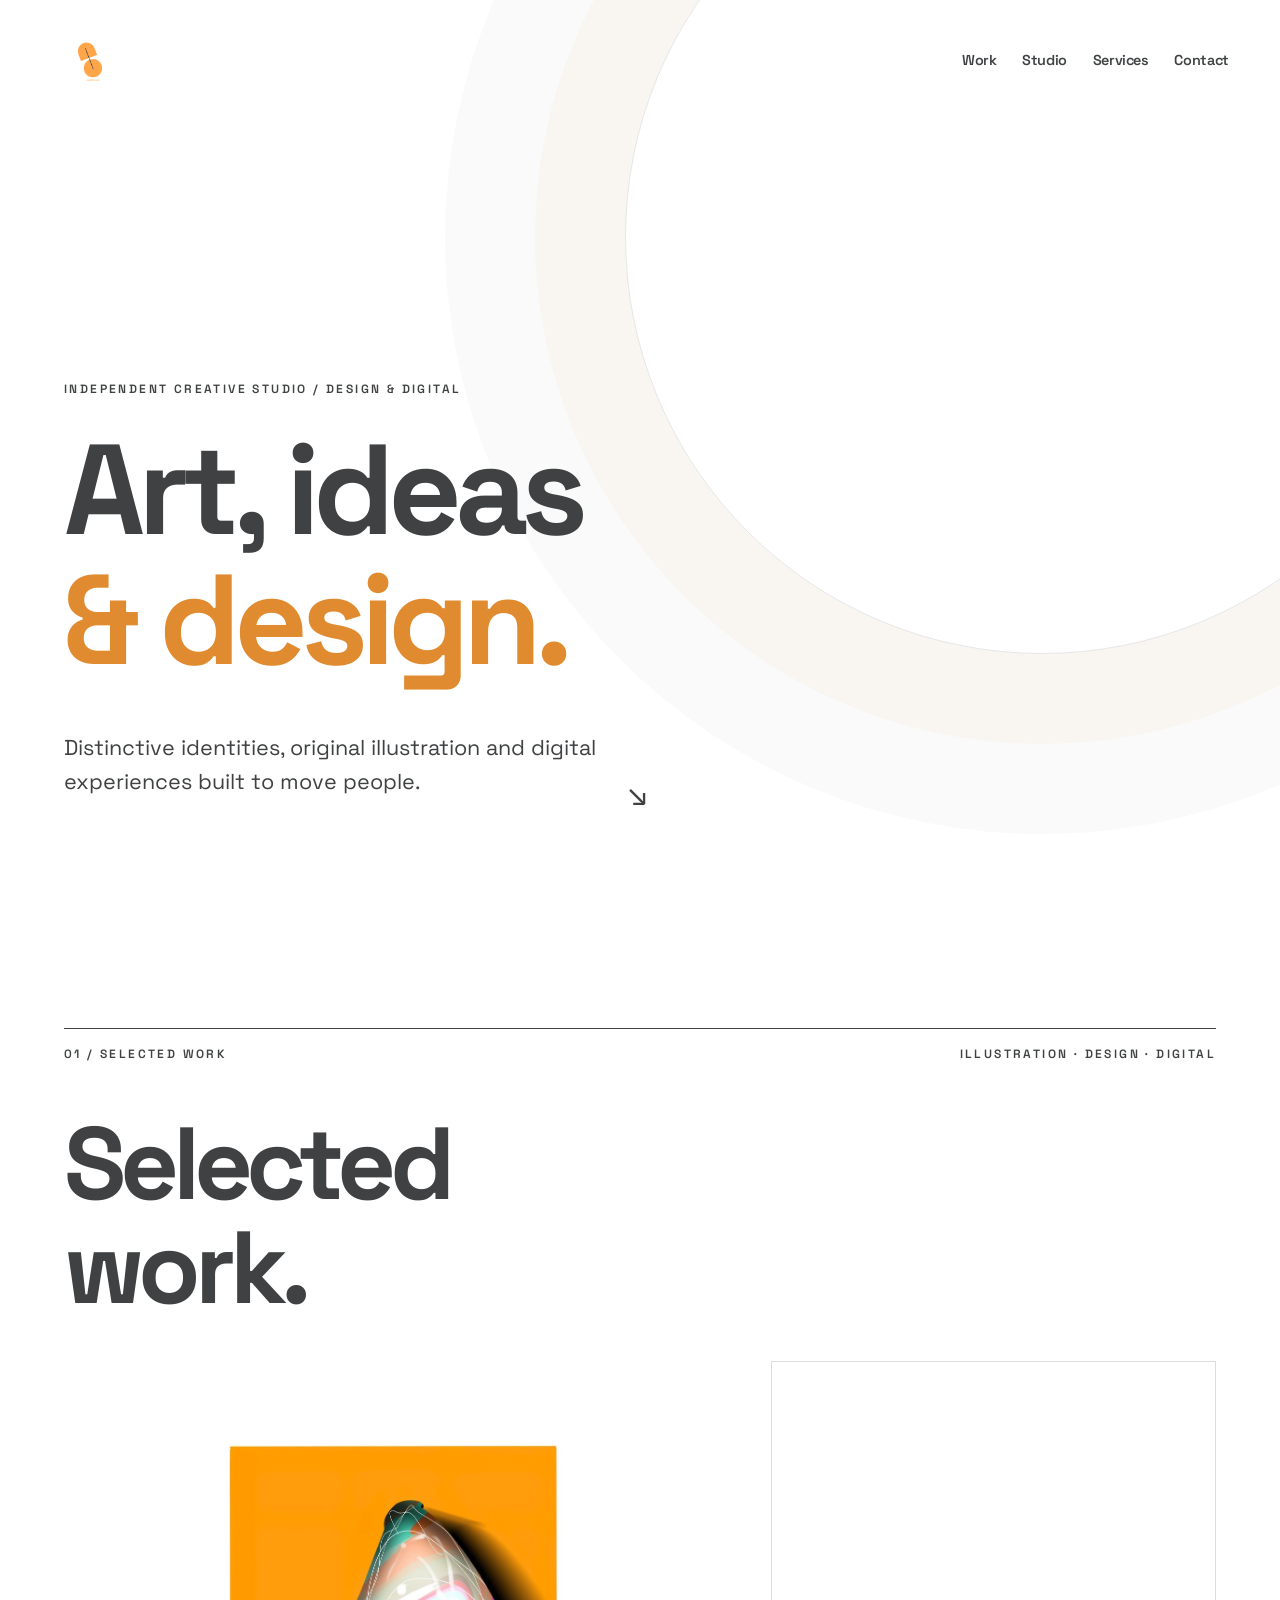
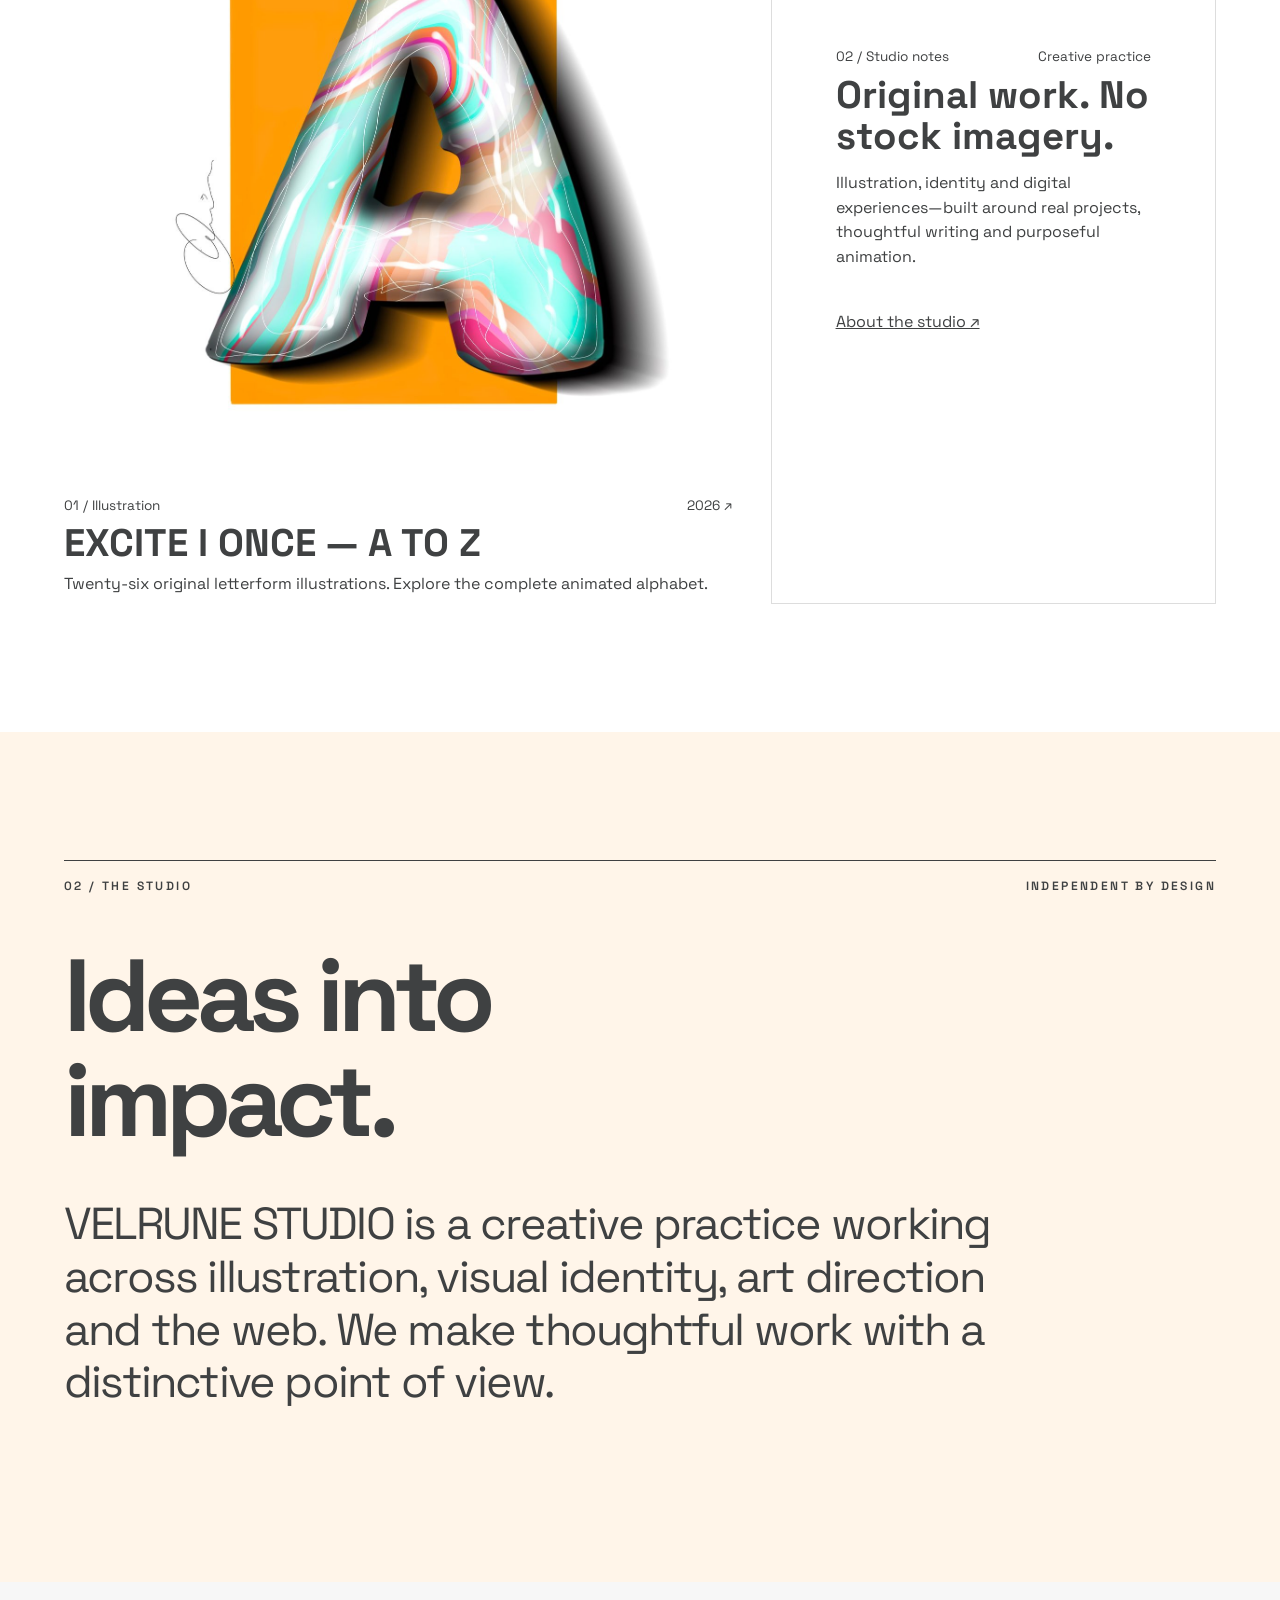
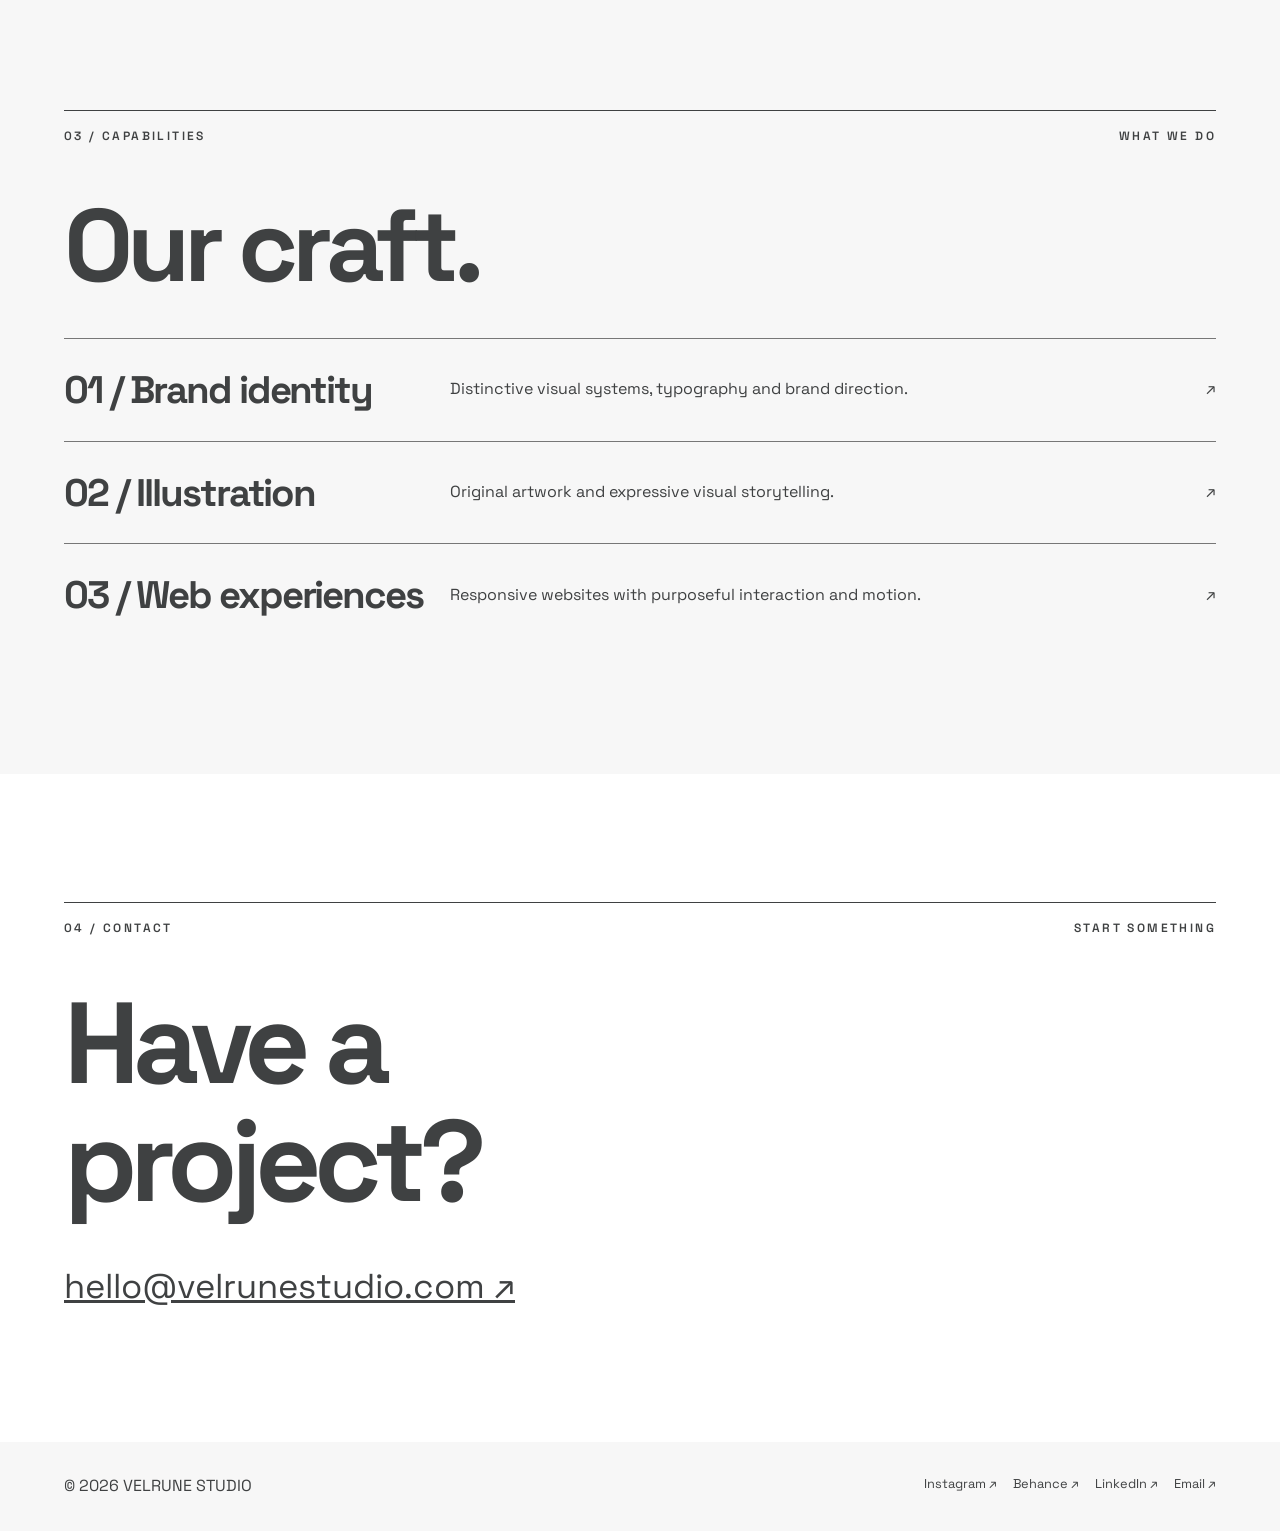
==== commit 56b842a5: "Match original Space Grotesk weight and spacing across homepage" ====
--- a/index.html
+++ b/index.html
@@ -1,5 +1,5 @@
 <!doctype html>
 <html lang="en"><head><meta charset="utf-8"><meta name="viewport" content="width=device-width,initial-scale=1"><meta name="theme-color" content="#FFFFFF"><meta name="description" content="VELRUNE STUDIO — independent creative direction, visual identities, illustration and digital experiences."><title>VELRUNE STUDIO — Creative Direction & Digital Experiences</title><link rel="stylesheet" href="assets/fonts/fonts.css"><style>
 
-:root{--ink:#3f4142;--paper:#ffffff;--accent:#e08b2f}*{box-sizing:border-box}html{scroll-behavior:smooth}body{margin:0;background:var(--paper);color:var(--ink);font:400 16px/1.55 'Space Grotesk',sans-serif}a{color:inherit}a:focus-visible,button:focus-visible{outline:3px solid var(--accent);outline-offset:5px}.skip{position:absolute;top:-100px;background:var(--paper);padding:1rem;z-index:100}.skip:focus{top:0}.site-header{position:absolute;z-index:10;top:0;left:0;right:0;display:flex;align-items:center;justify-content:space-between;padding:1.3rem clamp(1.2rem,4vw,5rem);color:var(--ink);gap:2rem}.brand img{display:block;max-width:135px;max-height:78px;object-fit:contain}.brand-fallback{font-weight:700;letter-spacing:.12em}.nav{display:flex;gap:clamp(1rem,2vw,2rem);align-items:center}.nav a{text-decoration:none;font-size:.8rem;letter-spacing:.08em;text-transform:uppercase}.nav a:hover,.social a:hover{color:var(--accent)}.menu-toggle{display:none;background:none;border:1px solid currentColor;color:inherit;padding:.55rem}.hero{min-height:100svh;background:var(--paper);color:var(--ink);display:flex;align-items:end;position:relative;overflow:hidden;padding:10rem clamp(1.2rem,5vw,6rem) 5rem}.hero:before{content:'';position:absolute;width:65vw;height:65vw;max-width:850px;max-height:850px;border:1px solid rgba(63,65,66,.13);border-radius:50%;right:-14%;top:-20%;box-shadow:0 0 0 90px rgba(224,139,47,.035),0 0 0 180px rgba(63,65,66,.025);pointer-events:none}.hero-content{position:relative;max-width:1250px}.eyebrow{font-size:.75rem;letter-spacing:.2em;text-transform:uppercase;font-weight:600}.hero h1,h2{font-family:'Space Grotesk',Arial,sans-serif;text-transform:none;font-weight:700;line-height:1.02;letter-spacing:-.055em}.hero h1{font-size:clamp(4.2rem,10vw,11rem);margin:1.5rem 0}.hero h1 span{color:var(--accent)}.hero-bottom{display:flex;align-items:end;justify-content:space-between;gap:2rem}.hero p{max-width:38ch;font-size:clamp(1rem,1.7vw,1.35rem)}.arrow{font-size:2rem;text-decoration:none}.section{padding:clamp(5rem,10vw,11rem) clamp(1.2rem,5vw,6rem)}.section-head{display:flex;align-items:center;justify-content:space-between;gap:1rem;border-top:1px solid currentColor;padding-top:1rem;margin-bottom:3rem}.section h2{font-size:clamp(3.5rem,8vw,9rem);margin:0 0 2.5rem}.work-grid{display:grid;grid-template-columns:1.2fr .8fr;gap:clamp(1rem,3vw,3rem)}.project{display:block;text-decoration:none}.project figure{margin:0;overflow:hidden;background:#d3cec2}.project img{display:block;width:100%;height:100%;object-fit:cover;transition:transform .65s cubic-bezier(.2,.7,.2,1)}.project:hover img{transform:scale(1.045)}.project:first-child figure{aspect-ratio:4/4.3}.project:nth-child(2) figure{aspect-ratio:4/5}.project-meta{display:flex;justify-content:space-between;gap:1rem;margin-top:1rem;font-size:.85rem}.project h3{font:500 clamp(1.7rem,3vw,3rem)/1.1 'Space Grotesk',sans-serif;text-transform:uppercase;margin:.4rem 0}.project p{margin:.5rem 0}.editorial-note{display:flex;flex-direction:column;justify-content:center;padding:clamp(2rem,5vw,5rem);border:1px solid #ddd;background:#fff}.editorial-note h3{text-transform:none}.editorial-note a{margin-top:2rem}.project .abstract{height:100%;min-height:340px;display:grid;place-items:center;background:var(--accent);font:600 clamp(5rem,12vw,12rem)/1 'Space Grotesk',sans-serif;color:var(--ink)}.about{background:#fff5e9}.about-copy{max-width:1000px;font-size:clamp(1.7rem,3.5vw,4rem);line-height:1.18;letter-spacing:-.04em}.services{background:#f7f7f7;color:var(--ink)}.service{border-top:1px solid #777;padding:1.4rem 0;display:grid;grid-template-columns:1fr 2fr auto;gap:1rem;align-items:center}.service h3{font:500 clamp(1.5rem,3vw,3rem)/1 'Space Grotesk',sans-serif;text-transform:uppercase;margin:0}.service p{max-width:48ch}.contact{min-height:65vh;display:flex;flex-direction:column;justify-content:space-between}.contact h2{font-size:clamp(4rem,11vw,12rem)}.contact-link{font-size:clamp(1.1rem,2.7vw,3rem);overflow-wrap:anywhere}.footer{background:#f7f7f7;color:var(--ink);padding:2rem clamp(1.2rem,5vw,6rem);display:flex;justify-content:space-between;flex-wrap:wrap;gap:1rem}.social{display:flex;flex-wrap:wrap;gap:1rem}.social a{font-size:.8rem;text-decoration:none}.reveal{opacity:1;transform:none}@media(prefers-reduced-motion:no-preference){.reveal{opacity:0;transform:translateY(50px);transition:opacity .8s,transform .8s}.reveal.in{opacity:1;transform:none}}@media(max-width:700px){.menu-toggle{display:block}.nav{display:none;position:absolute;top:100%;left:0;right:0;padding:1.5rem;background:var(--paper);flex-direction:column;align-items:start}.nav.open{display:flex}.hero{padding-bottom:3rem}.hero h1{font-size:clamp(3.7rem,14vw,7rem)}.hero-bottom{align-items:start;flex-direction:column}.work-grid{grid-template-columns:1fr}.service{grid-template-columns:1fr}.section{padding-block:5rem}}@media(prefers-reduced-motion:reduce){html{scroll-behavior:auto}*,*:before,*:after{animation:none!important;transition:none!important}}
+:root{--ink:#3f4142;--paper:#ffffff;--accent:#e08b2f}*{box-sizing:border-box}html{scroll-behavior:smooth}body{margin:0;background:var(--paper);color:var(--ink);font:400 16px/1.55 'Space Grotesk',sans-serif}a{color:inherit}a:focus-visible,button:focus-visible{outline:3px solid var(--accent);outline-offset:5px}.skip{position:absolute;top:-100px;background:var(--paper);padding:1rem;z-index:100}.skip:focus{top:0}.site-header{position:absolute;z-index:10;top:0;left:0;right:0;display:flex;align-items:center;justify-content:space-between;padding:1.3rem clamp(1.2rem,4vw,5rem);color:var(--ink);gap:2rem}.brand img{display:block;max-width:135px;max-height:78px;object-fit:contain}.brand-fallback{font-weight:700;letter-spacing:.12em}.nav{display:flex;gap:clamp(1rem,2vw,2rem);align-items:center}.nav a{text-decoration:none;font-size:.9rem;font-weight:600;letter-spacing:-.025em;text-transform:none}.nav a:hover,.social a:hover{color:var(--accent)}.menu-toggle{display:none;background:none;border:1px solid currentColor;color:inherit;padding:.55rem}.hero{min-height:100svh;background:var(--paper);color:var(--ink);display:flex;align-items:end;position:relative;overflow:hidden;padding:10rem clamp(1.2rem,5vw,6rem) 5rem}.hero:before{content:'';position:absolute;width:65vw;height:65vw;max-width:850px;max-height:850px;border:1px solid rgba(63,65,66,.13);border-radius:50%;right:-14%;top:-20%;box-shadow:0 0 0 90px rgba(224,139,47,.035),0 0 0 180px rgba(63,65,66,.025);pointer-events:none}.hero-content{position:relative;max-width:1250px}.eyebrow{font-size:.75rem;letter-spacing:.2em;text-transform:uppercase;font-weight:600}.hero h1,h2{font-family:'Space Grotesk',Arial,sans-serif;text-transform:none;font-weight:700;line-height:1.02;letter-spacing:-.055em}.hero h1{font-size:clamp(4.2rem,10vw,11rem);margin:1.5rem 0}.hero h1 span{color:var(--accent)}.hero-bottom{display:flex;align-items:end;justify-content:space-between;gap:2rem}.hero p{max-width:38ch;font-size:clamp(1rem,1.7vw,1.35rem)}.arrow{font-size:2rem;text-decoration:none}.section{padding:clamp(5rem,10vw,11rem) clamp(1.2rem,5vw,6rem)}.section-head{display:flex;align-items:center;justify-content:space-between;gap:1rem;border-top:1px solid currentColor;padding-top:1rem;margin-bottom:3rem}.section h2{font-size:clamp(3.5rem,8vw,9rem);margin:0 0 2.5rem;letter-spacing:-.06em}.work-grid{display:grid;grid-template-columns:1.2fr .8fr;gap:clamp(1rem,3vw,3rem)}.project{display:block;text-decoration:none}.project figure{margin:0;overflow:hidden;background:#d3cec2}.project img{display:block;width:100%;height:100%;object-fit:cover;transition:transform .65s cubic-bezier(.2,.7,.2,1)}.project:hover img{transform:scale(1.045)}.project:first-child figure{aspect-ratio:4/4.3}.project:nth-child(2) figure{aspect-ratio:4/5}.project-meta{display:flex;justify-content:space-between;gap:1rem;margin-top:1rem;font-size:.85rem}.project h3{font:700 clamp(1.7rem,3vw,3rem)/1.08 'Space Grotesk',sans-serif;text-transform:uppercase;margin:.4rem 0}.project p{margin:.5rem 0}.editorial-note{display:flex;flex-direction:column;justify-content:center;padding:clamp(2rem,5vw,5rem);border:1px solid #ddd;background:#fff}.editorial-note h3{text-transform:none}.editorial-note a{margin-top:2rem}.project .abstract{height:100%;min-height:340px;display:grid;place-items:center;background:var(--accent);font:600 clamp(5rem,12vw,12rem)/1 'Space Grotesk',sans-serif;color:var(--ink)}.about{background:#fff5e9}.about-copy{max-width:1000px;font-size:clamp(1.7rem,3.5vw,4rem);line-height:1.18;letter-spacing:-.04em}.services{background:#f7f7f7;color:var(--ink)}.service{border-top:1px solid #777;padding:1.4rem 0;display:grid;grid-template-columns:1fr 2fr auto;gap:1rem;align-items:center}.service h3{letter-spacing:-.055em;font:700 clamp(1.5rem,3vw,3rem)/1.08 'Space Grotesk',sans-serif;text-transform:none;margin:0}.service p{max-width:48ch}.contact{min-height:65vh;display:flex;flex-direction:column;justify-content:space-between}.contact h2{font-size:clamp(3.2rem,9vw,9rem);max-width:100%;overflow-wrap:break-word}.contact-link{font-size:clamp(1.1rem,2.7vw,3rem);overflow-wrap:anywhere}.footer{background:#f7f7f7;color:var(--ink);padding:2rem clamp(1.2rem,5vw,6rem);display:flex;justify-content:space-between;flex-wrap:wrap;gap:1rem}.social{display:flex;flex-wrap:wrap;gap:1rem}.social a{font-size:.8rem;text-decoration:none}.reveal{opacity:1;transform:none}@media(prefers-reduced-motion:no-preference){.reveal{opacity:0;transform:translateY(50px);transition:opacity .8s,transform .8s}.reveal.in{opacity:1;transform:none}}@media(max-width:700px){.menu-toggle{display:block}.nav{display:none;position:absolute;top:100%;left:0;right:0;padding:1.5rem;background:var(--paper);flex-direction:column;align-items:start}.nav.open{display:flex}.hero{padding-bottom:3rem}.hero h1{font-size:clamp(3.7rem,14vw,7rem)}.hero-bottom{align-items:start;flex-direction:column}.work-grid{grid-template-columns:1fr}.service{grid-template-columns:1fr}.section{padding-block:5rem}}@media(prefers-reduced-motion:reduce){html{scroll-behavior:auto}*,*:before,*:after{animation:none!important;transition:none!important}}
 </style></head><body><a class="skip" href="#main">Skip to content</a><header class="site-header"><a class="brand" href="/" aria-label="VELRUNE STUDIO home"><img src="assets/brand-logo.png" alt="VELRUNE STUDIO official logo" onerror="this.hidden=true;this.nextElementSibling.hidden=false"><span class="brand-fallback" hidden>VELRUNE STUDIO</span></a><button class="menu-toggle" aria-expanded="false" aria-controls="nav">MENU ☰</button><nav id="nav" class="nav" aria-label="Main navigation"><a href="#work">Work</a><a href="#studio">Studio</a><a href="#services">Services</a><a href="#contact">Contact</a></nav></header><main id="main"><section class="hero"><div class="hero-content"><span class="eyebrow">Independent creative studio / Design & digital</span><h1>Art, ideas<br><span>&amp; design.</span></h1><div class="hero-bottom"><p>Distinctive identities, original illustration and digital experiences built to move people.</p><a class="arrow" href="#work" aria-label="Explore selected work">↘</a></div></div></section><section class="section" id="work"><div class="section-head"><span class="eyebrow">01 / Selected work</span><span class="eyebrow">Illustration · Design · Digital</span></div><h2 class="reveal">Selected<br>work.</h2><div class="work-grid"><a class="project reveal" href="work/excite-a-z.html"><figure><img src="assets/alphabet/A.jpg" alt="Original illustrated letter A from the Excite I Once alphabet project" loading="lazy"></figure><div class="project-meta"><span>01 / Illustration</span><span>2026 ↗</span></div><h3>Excite I Once — A to Z</h3><p>Twenty-six original letterform illustrations. Explore the complete animated alphabet.</p></a><div class="project reveal editorial-note"><div class="project-meta"><span>02 / Studio notes</span><span>Creative practice</span></div><h3>Original work. No stock imagery.</h3><p>Illustration, identity and digital experiences—built around real projects, thoughtful writing and purposeful animation.</p><a href="#studio">About the studio ↗</a></div></div></section><section class="section about" id="studio"><div class="section-head"><span class="eyebrow">02 / The studio</span><span class="eyebrow">Independent by design</span></div><h2 class="reveal">Ideas into<br>impact.</h2><p class="about-copy reveal">VELRUNE STUDIO is a creative practice working across illustration, visual identity, art direction and the web. We make thoughtful work with a distinctive point of view.</p></section><section class="section services" id="services"><div class="section-head"><span class="eyebrow">03 / Capabilities</span><span class="eyebrow">What we do</span></div><h2 class="reveal">Our craft.</h2><div class="service reveal"><h3>01 / Brand identity</h3><p>Distinctive visual systems, typography and brand direction.</p><span>↗</span></div><div class="service reveal"><h3>02 / Illustration</h3><p>Original artwork and expressive visual storytelling.</p><span>↗</span></div><div class="service reveal"><h3>03 / Web experiences</h3><p>Responsive websites with purposeful interaction and motion.</p><span>↗</span></div></section><section class="section contact" id="contact"><div><div class="section-head"><span class="eyebrow">04 / Contact</span><span class="eyebrow">Start something</span></div><h2 class="reveal">Have a<br>project?</h2></div><a class="contact-link" href="mailto:hello@velrunestudio.com">hello@velrunestudio.com ↗</a></section></main><footer class="footer"><span>© <span id="year">2026</span> VELRUNE STUDIO</span><div class="social"><a href="https://www.instagram.com/realpaddymatthew/" target="_blank" rel="noopener noreferrer">Instagram ↗</a><a href="https://www.behance.net/ipaddy" target="_blank" rel="noopener noreferrer">Behance ↗</a><a href="https://www.linkedin.com/in/paddy-ighiwiyisi/" target="_blank" rel="noopener noreferrer">LinkedIn ↗</a><a href="mailto:hello@velrunestudio.com">Email ↗</a></div></footer><script>document.querySelector('#year').textContent=new Date().getFullYear();const menu=document.querySelector('.menu-toggle'),nav=document.querySelector('#nav');menu.addEventListener('click',()=>{let open=nav.classList.toggle('open');menu.setAttribute('aria-expanded',String(open))});nav.querySelectorAll('a').forEach(a=>a.addEventListener('click',()=>{nav.classList.remove('open');menu.setAttribute('aria-expanded','false')}));if('IntersectionObserver'in window&&!matchMedia('(prefers-reduced-motion: reduce)').matches){const io=new IntersectionObserver(es=>es.forEach(e=>{if(e.isIntersecting){e.target.classList.add('in');io.unobserve(e.target)}}),{threshold:.08});document.querySelectorAll('.reveal').forEach(e=>io.observe(e))}else document.querySelectorAll('.reveal').forEach(e=>e.classList.add('in'));</script></body></html>
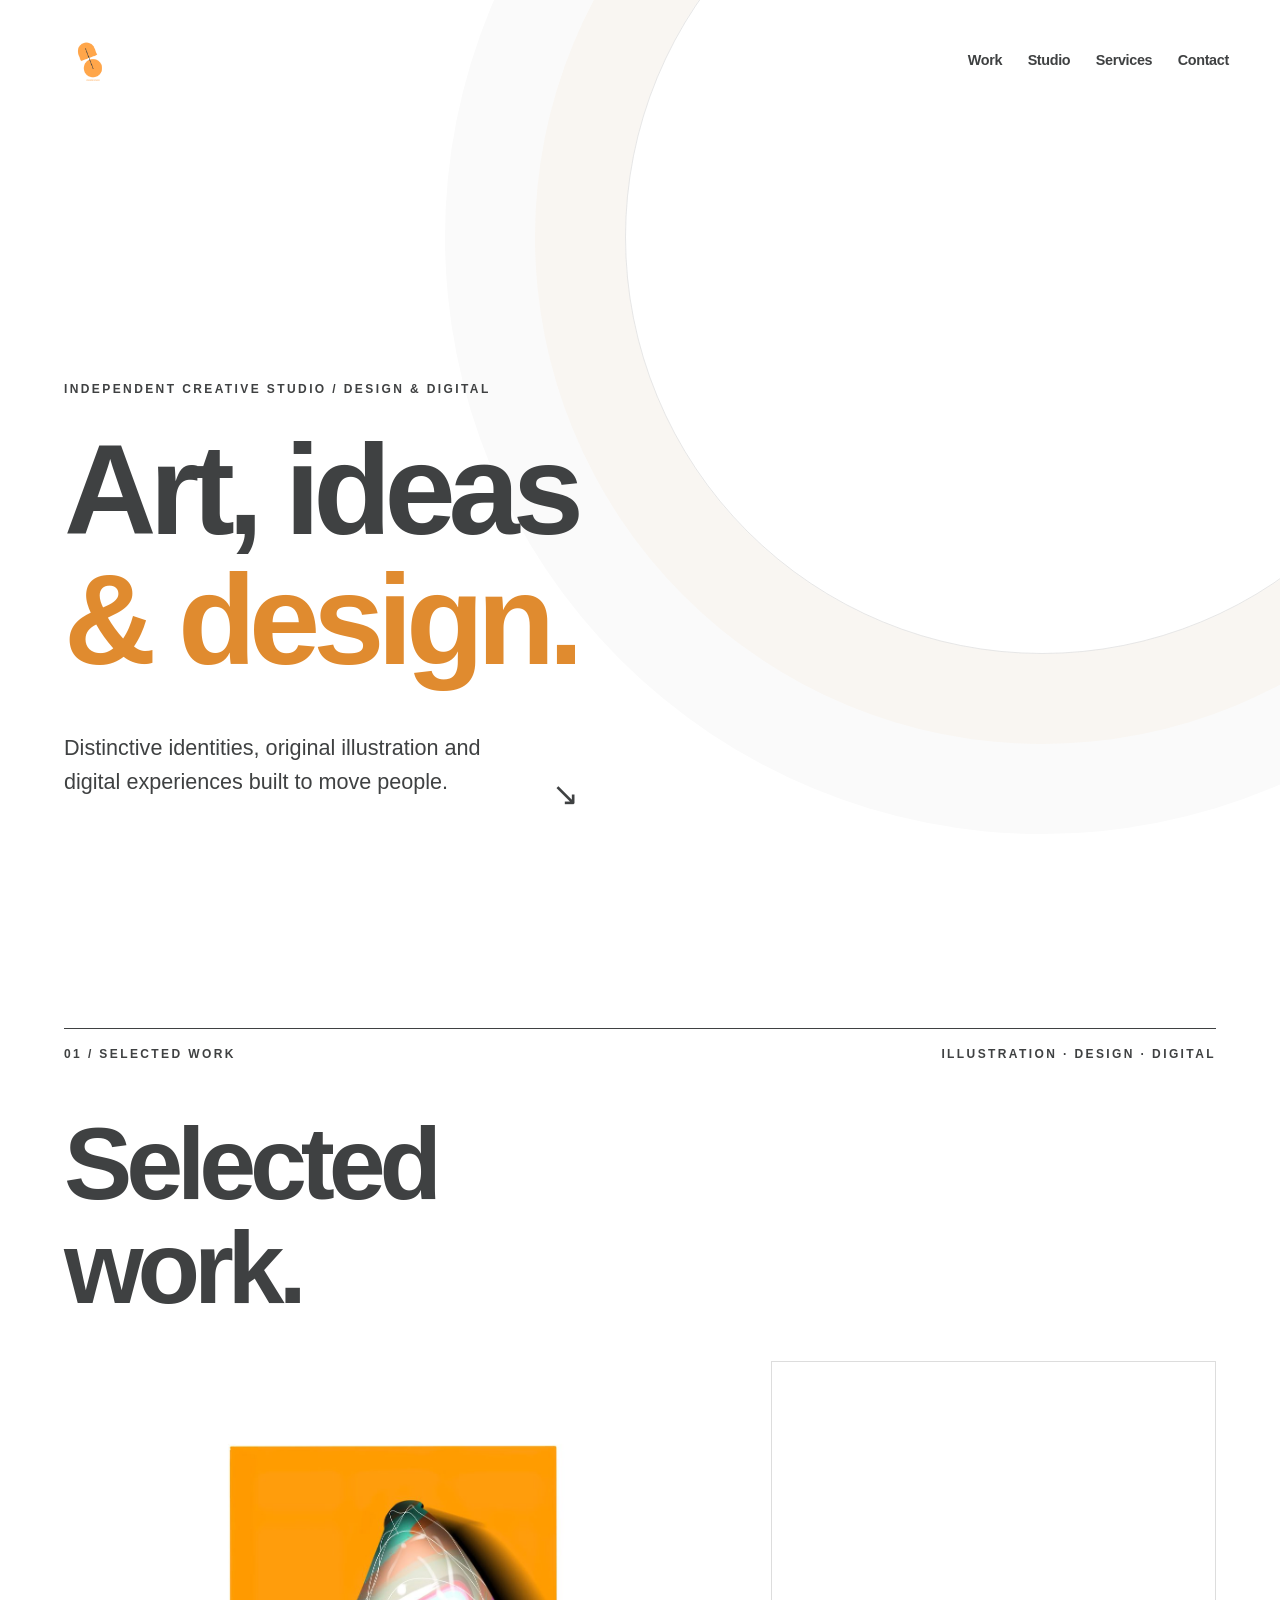
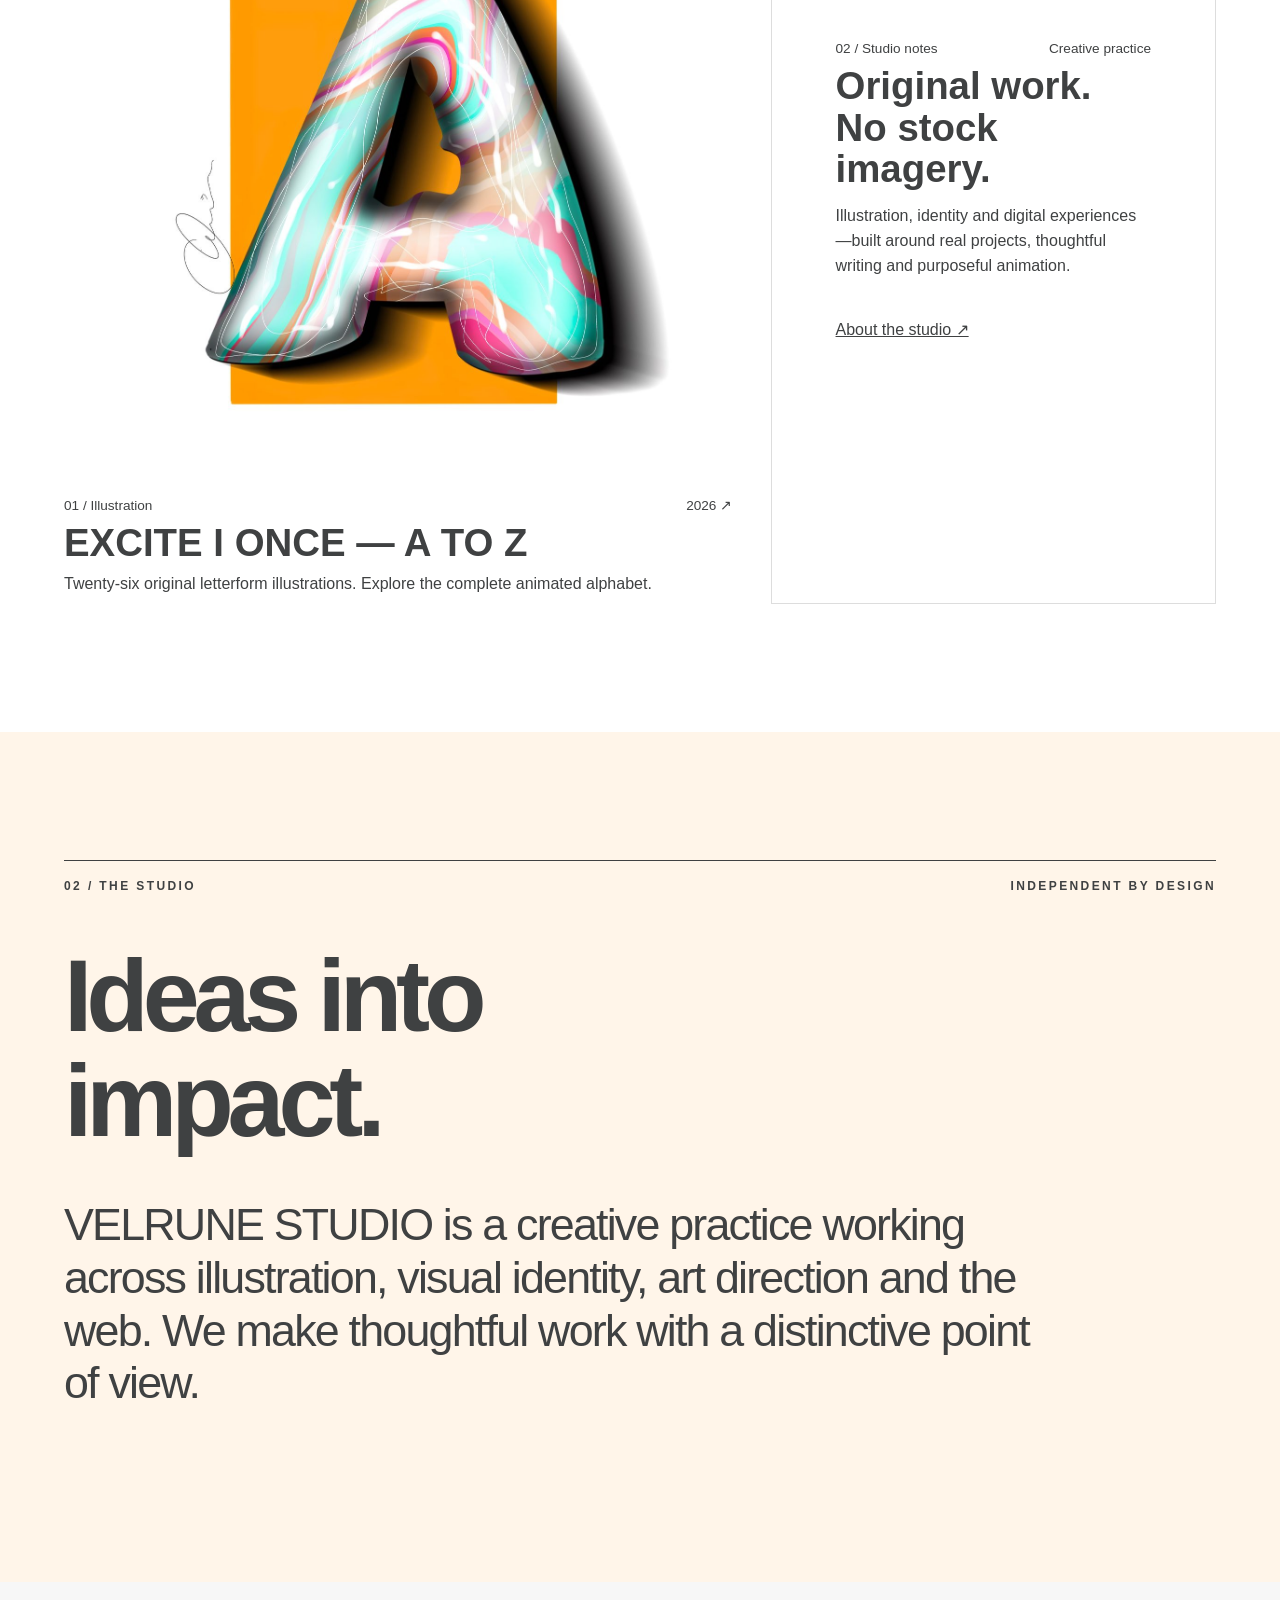
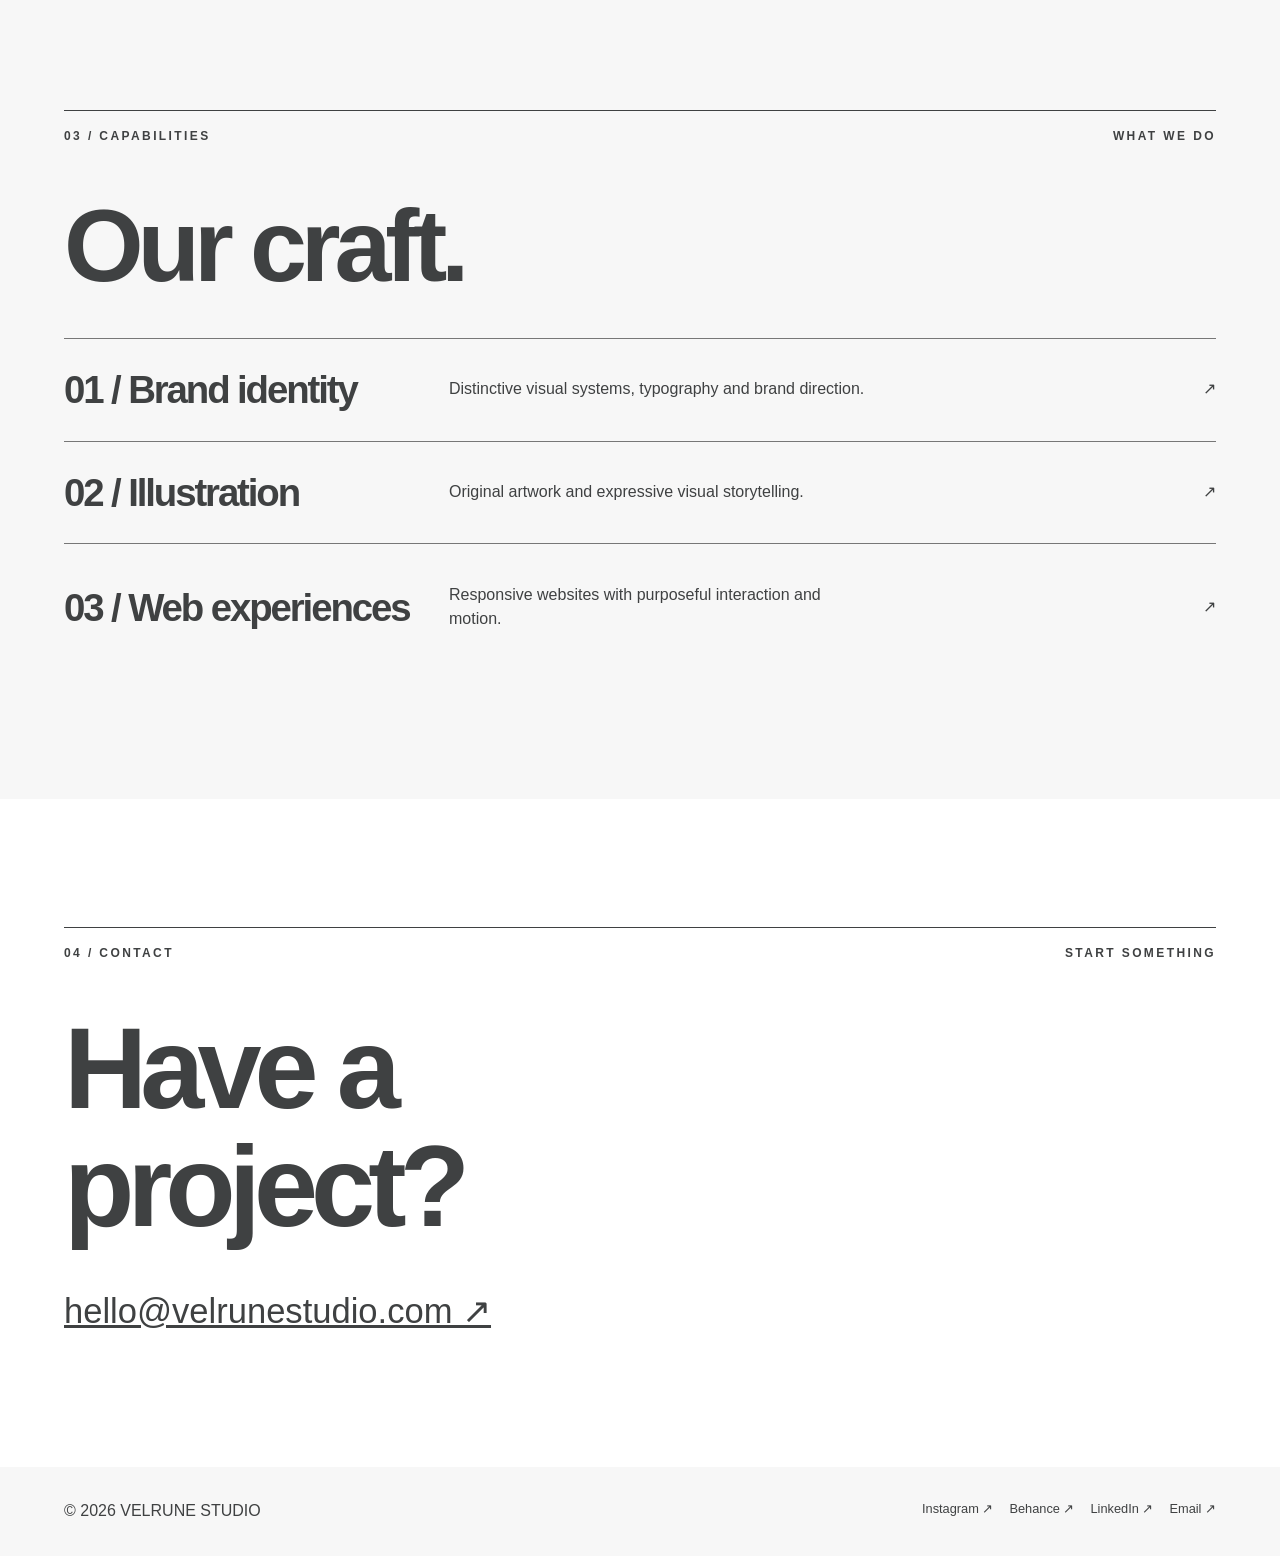
==== commit aaa13d2c: "Use Helvetica Neue system font stack for studio typography" ====
--- a/index.html
+++ b/index.html
@@ -1,5 +1,5 @@
 <!doctype html>
-<html lang="en"><head><meta charset="utf-8"><meta name="viewport" content="width=device-width,initial-scale=1"><meta name="theme-color" content="#FFFFFF"><meta name="description" content="VELRUNE STUDIO — independent creative direction, visual identities, illustration and digital experiences."><title>VELRUNE STUDIO — Creative Direction & Digital Experiences</title><link rel="stylesheet" href="assets/fonts/fonts.css"><style>
+<html lang="en"><head><meta charset="utf-8"><meta name="viewport" content="width=device-width,initial-scale=1"><meta name="theme-color" content="#FFFFFF"><meta name="description" content="VELRUNE STUDIO — independent creative direction, visual identities, illustration and digital experiences."><title>VELRUNE STUDIO — Creative Direction & Digital Experiences</title><style>
 
-:root{--ink:#3f4142;--paper:#ffffff;--accent:#e08b2f}*{box-sizing:border-box}html{scroll-behavior:smooth}body{margin:0;background:var(--paper);color:var(--ink);font:400 16px/1.55 'Space Grotesk',sans-serif}a{color:inherit}a:focus-visible,button:focus-visible{outline:3px solid var(--accent);outline-offset:5px}.skip{position:absolute;top:-100px;background:var(--paper);padding:1rem;z-index:100}.skip:focus{top:0}.site-header{position:absolute;z-index:10;top:0;left:0;right:0;display:flex;align-items:center;justify-content:space-between;padding:1.3rem clamp(1.2rem,4vw,5rem);color:var(--ink);gap:2rem}.brand img{display:block;max-width:135px;max-height:78px;object-fit:contain}.brand-fallback{font-weight:700;letter-spacing:.12em}.nav{display:flex;gap:clamp(1rem,2vw,2rem);align-items:center}.nav a{text-decoration:none;font-size:.9rem;font-weight:600;letter-spacing:-.025em;text-transform:none}.nav a:hover,.social a:hover{color:var(--accent)}.menu-toggle{display:none;background:none;border:1px solid currentColor;color:inherit;padding:.55rem}.hero{min-height:100svh;background:var(--paper);color:var(--ink);display:flex;align-items:end;position:relative;overflow:hidden;padding:10rem clamp(1.2rem,5vw,6rem) 5rem}.hero:before{content:'';position:absolute;width:65vw;height:65vw;max-width:850px;max-height:850px;border:1px solid rgba(63,65,66,.13);border-radius:50%;right:-14%;top:-20%;box-shadow:0 0 0 90px rgba(224,139,47,.035),0 0 0 180px rgba(63,65,66,.025);pointer-events:none}.hero-content{position:relative;max-width:1250px}.eyebrow{font-size:.75rem;letter-spacing:.2em;text-transform:uppercase;font-weight:600}.hero h1,h2{font-family:'Space Grotesk',Arial,sans-serif;text-transform:none;font-weight:700;line-height:1.02;letter-spacing:-.055em}.hero h1{font-size:clamp(4.2rem,10vw,11rem);margin:1.5rem 0}.hero h1 span{color:var(--accent)}.hero-bottom{display:flex;align-items:end;justify-content:space-between;gap:2rem}.hero p{max-width:38ch;font-size:clamp(1rem,1.7vw,1.35rem)}.arrow{font-size:2rem;text-decoration:none}.section{padding:clamp(5rem,10vw,11rem) clamp(1.2rem,5vw,6rem)}.section-head{display:flex;align-items:center;justify-content:space-between;gap:1rem;border-top:1px solid currentColor;padding-top:1rem;margin-bottom:3rem}.section h2{font-size:clamp(3.5rem,8vw,9rem);margin:0 0 2.5rem;letter-spacing:-.06em}.work-grid{display:grid;grid-template-columns:1.2fr .8fr;gap:clamp(1rem,3vw,3rem)}.project{display:block;text-decoration:none}.project figure{margin:0;overflow:hidden;background:#d3cec2}.project img{display:block;width:100%;height:100%;object-fit:cover;transition:transform .65s cubic-bezier(.2,.7,.2,1)}.project:hover img{transform:scale(1.045)}.project:first-child figure{aspect-ratio:4/4.3}.project:nth-child(2) figure{aspect-ratio:4/5}.project-meta{display:flex;justify-content:space-between;gap:1rem;margin-top:1rem;font-size:.85rem}.project h3{font:700 clamp(1.7rem,3vw,3rem)/1.08 'Space Grotesk',sans-serif;text-transform:uppercase;margin:.4rem 0}.project p{margin:.5rem 0}.editorial-note{display:flex;flex-direction:column;justify-content:center;padding:clamp(2rem,5vw,5rem);border:1px solid #ddd;background:#fff}.editorial-note h3{text-transform:none}.editorial-note a{margin-top:2rem}.project .abstract{height:100%;min-height:340px;display:grid;place-items:center;background:var(--accent);font:600 clamp(5rem,12vw,12rem)/1 'Space Grotesk',sans-serif;color:var(--ink)}.about{background:#fff5e9}.about-copy{max-width:1000px;font-size:clamp(1.7rem,3.5vw,4rem);line-height:1.18;letter-spacing:-.04em}.services{background:#f7f7f7;color:var(--ink)}.service{border-top:1px solid #777;padding:1.4rem 0;display:grid;grid-template-columns:1fr 2fr auto;gap:1rem;align-items:center}.service h3{letter-spacing:-.055em;font:700 clamp(1.5rem,3vw,3rem)/1.08 'Space Grotesk',sans-serif;text-transform:none;margin:0}.service p{max-width:48ch}.contact{min-height:65vh;display:flex;flex-direction:column;justify-content:space-between}.contact h2{font-size:clamp(3.2rem,9vw,9rem);max-width:100%;overflow-wrap:break-word}.contact-link{font-size:clamp(1.1rem,2.7vw,3rem);overflow-wrap:anywhere}.footer{background:#f7f7f7;color:var(--ink);padding:2rem clamp(1.2rem,5vw,6rem);display:flex;justify-content:space-between;flex-wrap:wrap;gap:1rem}.social{display:flex;flex-wrap:wrap;gap:1rem}.social a{font-size:.8rem;text-decoration:none}.reveal{opacity:1;transform:none}@media(prefers-reduced-motion:no-preference){.reveal{opacity:0;transform:translateY(50px);transition:opacity .8s,transform .8s}.reveal.in{opacity:1;transform:none}}@media(max-width:700px){.menu-toggle{display:block}.nav{display:none;position:absolute;top:100%;left:0;right:0;padding:1.5rem;background:var(--paper);flex-direction:column;align-items:start}.nav.open{display:flex}.hero{padding-bottom:3rem}.hero h1{font-size:clamp(3.7rem,14vw,7rem)}.hero-bottom{align-items:start;flex-direction:column}.work-grid{grid-template-columns:1fr}.service{grid-template-columns:1fr}.section{padding-block:5rem}}@media(prefers-reduced-motion:reduce){html{scroll-behavior:auto}*,*:before,*:after{animation:none!important;transition:none!important}}
+:root{--ink:#3f4142;--paper:#ffffff;--accent:#e08b2f}*{box-sizing:border-box}html{scroll-behavior:smooth}body{margin:0;background:var(--paper);color:var(--ink);font:400 16px/1.55 'Helvetica Neue',Helvetica,Arial,sans-serif}a{color:inherit}a:focus-visible,button:focus-visible{outline:3px solid var(--accent);outline-offset:5px}.skip{position:absolute;top:-100px;background:var(--paper);padding:1rem;z-index:100}.skip:focus{top:0}.site-header{position:absolute;z-index:10;top:0;left:0;right:0;display:flex;align-items:center;justify-content:space-between;padding:1.3rem clamp(1.2rem,4vw,5rem);color:var(--ink);gap:2rem}.brand img{display:block;max-width:135px;max-height:78px;object-fit:contain}.brand-fallback{font-weight:700;letter-spacing:.12em}.nav{display:flex;gap:clamp(1rem,2vw,2rem);align-items:center}.nav a{text-decoration:none;font-size:.9rem;font-weight:600;letter-spacing:-.025em;text-transform:none}.nav a:hover,.social a:hover{color:var(--accent)}.menu-toggle{display:none;background:none;border:1px solid currentColor;color:inherit;padding:.55rem}.hero{min-height:100svh;background:var(--paper);color:var(--ink);display:flex;align-items:end;position:relative;overflow:hidden;padding:10rem clamp(1.2rem,5vw,6rem) 5rem}.hero:before{content:'';position:absolute;width:65vw;height:65vw;max-width:850px;max-height:850px;border:1px solid rgba(63,65,66,.13);border-radius:50%;right:-14%;top:-20%;box-shadow:0 0 0 90px rgba(224,139,47,.035),0 0 0 180px rgba(63,65,66,.025);pointer-events:none}.hero-content{position:relative;max-width:1250px}.eyebrow{font-size:.75rem;letter-spacing:.2em;text-transform:uppercase;font-weight:600}.hero h1,h2{font-family:'Helvetica Neue',Arial,sans-serif;text-transform:none;font-weight:700;line-height:1.02;letter-spacing:-.055em}.hero h1{font-size:clamp(4.2rem,10vw,11rem);margin:1.5rem 0}.hero h1 span{color:var(--accent)}.hero-bottom{display:flex;align-items:end;justify-content:space-between;gap:2rem}.hero p{max-width:38ch;font-size:clamp(1rem,1.7vw,1.35rem)}.arrow{font-size:2rem;text-decoration:none}.section{padding:clamp(5rem,10vw,11rem) clamp(1.2rem,5vw,6rem)}.section-head{display:flex;align-items:center;justify-content:space-between;gap:1rem;border-top:1px solid currentColor;padding-top:1rem;margin-bottom:3rem}.section h2{font-size:clamp(3.5rem,8vw,9rem);margin:0 0 2.5rem;letter-spacing:-.06em}.work-grid{display:grid;grid-template-columns:1.2fr .8fr;gap:clamp(1rem,3vw,3rem)}.project{display:block;text-decoration:none}.project figure{margin:0;overflow:hidden;background:#d3cec2}.project img{display:block;width:100%;height:100%;object-fit:cover;transition:transform .65s cubic-bezier(.2,.7,.2,1)}.project:hover img{transform:scale(1.045)}.project:first-child figure{aspect-ratio:4/4.3}.project:nth-child(2) figure{aspect-ratio:4/5}.project-meta{display:flex;justify-content:space-between;gap:1rem;margin-top:1rem;font-size:.85rem}.project h3{font:700 clamp(1.7rem,3vw,3rem)/1.08 'Helvetica Neue',sans-serif;text-transform:uppercase;margin:.4rem 0}.project p{margin:.5rem 0}.editorial-note{display:flex;flex-direction:column;justify-content:center;padding:clamp(2rem,5vw,5rem);border:1px solid #ddd;background:#fff}.editorial-note h3{text-transform:none}.editorial-note a{margin-top:2rem}.project .abstract{height:100%;min-height:340px;display:grid;place-items:center;background:var(--accent);font:600 clamp(5rem,12vw,12rem)/1 'Helvetica Neue',sans-serif;color:var(--ink)}.about{background:#fff5e9}.about-copy{max-width:1000px;font-size:clamp(1.7rem,3.5vw,4rem);line-height:1.18;letter-spacing:-.04em}.services{background:#f7f7f7;color:var(--ink)}.service{border-top:1px solid #777;padding:1.4rem 0;display:grid;grid-template-columns:1fr 2fr auto;gap:1rem;align-items:center}.service h3{letter-spacing:-.055em;font:700 clamp(1.5rem,3vw,3rem)/1.08 'Helvetica Neue',sans-serif;text-transform:none;margin:0}.service p{max-width:48ch}.contact{min-height:65vh;display:flex;flex-direction:column;justify-content:space-between}.contact h2{font-size:clamp(3.2rem,9vw,9rem);max-width:100%;overflow-wrap:break-word}.contact-link{font-size:clamp(1.1rem,2.7vw,3rem);overflow-wrap:anywhere}.footer{background:#f7f7f7;color:var(--ink);padding:2rem clamp(1.2rem,5vw,6rem);display:flex;justify-content:space-between;flex-wrap:wrap;gap:1rem}.social{display:flex;flex-wrap:wrap;gap:1rem}.social a{font-size:.8rem;text-decoration:none}.reveal{opacity:1;transform:none}@media(prefers-reduced-motion:no-preference){.reveal{opacity:0;transform:translateY(50px);transition:opacity .8s,transform .8s}.reveal.in{opacity:1;transform:none}}@media(max-width:700px){.menu-toggle{display:block}.nav{display:none;position:absolute;top:100%;left:0;right:0;padding:1.5rem;background:var(--paper);flex-direction:column;align-items:start}.nav.open{display:flex}.hero{padding-bottom:3rem}.hero h1{font-size:clamp(3.7rem,14vw,7rem)}.hero-bottom{align-items:start;flex-direction:column}.work-grid{grid-template-columns:1fr}.service{grid-template-columns:1fr}.section{padding-block:5rem}}@media(prefers-reduced-motion:reduce){html{scroll-behavior:auto}*,*:before,*:after{animation:none!important;transition:none!important}}
 </style></head><body><a class="skip" href="#main">Skip to content</a><header class="site-header"><a class="brand" href="/" aria-label="VELRUNE STUDIO home"><img src="assets/brand-logo.png" alt="VELRUNE STUDIO official logo" onerror="this.hidden=true;this.nextElementSibling.hidden=false"><span class="brand-fallback" hidden>VELRUNE STUDIO</span></a><button class="menu-toggle" aria-expanded="false" aria-controls="nav">MENU ☰</button><nav id="nav" class="nav" aria-label="Main navigation"><a href="#work">Work</a><a href="#studio">Studio</a><a href="#services">Services</a><a href="#contact">Contact</a></nav></header><main id="main"><section class="hero"><div class="hero-content"><span class="eyebrow">Independent creative studio / Design & digital</span><h1>Art, ideas<br><span>&amp; design.</span></h1><div class="hero-bottom"><p>Distinctive identities, original illustration and digital experiences built to move people.</p><a class="arrow" href="#work" aria-label="Explore selected work">↘</a></div></div></section><section class="section" id="work"><div class="section-head"><span class="eyebrow">01 / Selected work</span><span class="eyebrow">Illustration · Design · Digital</span></div><h2 class="reveal">Selected<br>work.</h2><div class="work-grid"><a class="project reveal" href="work/excite-a-z.html"><figure><img src="assets/alphabet/A.jpg" alt="Original illustrated letter A from the Excite I Once alphabet project" loading="lazy"></figure><div class="project-meta"><span>01 / Illustration</span><span>2026 ↗</span></div><h3>Excite I Once — A to Z</h3><p>Twenty-six original letterform illustrations. Explore the complete animated alphabet.</p></a><div class="project reveal editorial-note"><div class="project-meta"><span>02 / Studio notes</span><span>Creative practice</span></div><h3>Original work. No stock imagery.</h3><p>Illustration, identity and digital experiences—built around real projects, thoughtful writing and purposeful animation.</p><a href="#studio">About the studio ↗</a></div></div></section><section class="section about" id="studio"><div class="section-head"><span class="eyebrow">02 / The studio</span><span class="eyebrow">Independent by design</span></div><h2 class="reveal">Ideas into<br>impact.</h2><p class="about-copy reveal">VELRUNE STUDIO is a creative practice working across illustration, visual identity, art direction and the web. We make thoughtful work with a distinctive point of view.</p></section><section class="section services" id="services"><div class="section-head"><span class="eyebrow">03 / Capabilities</span><span class="eyebrow">What we do</span></div><h2 class="reveal">Our craft.</h2><div class="service reveal"><h3>01 / Brand identity</h3><p>Distinctive visual systems, typography and brand direction.</p><span>↗</span></div><div class="service reveal"><h3>02 / Illustration</h3><p>Original artwork and expressive visual storytelling.</p><span>↗</span></div><div class="service reveal"><h3>03 / Web experiences</h3><p>Responsive websites with purposeful interaction and motion.</p><span>↗</span></div></section><section class="section contact" id="contact"><div><div class="section-head"><span class="eyebrow">04 / Contact</span><span class="eyebrow">Start something</span></div><h2 class="reveal">Have a<br>project?</h2></div><a class="contact-link" href="mailto:hello@velrunestudio.com">hello@velrunestudio.com ↗</a></section></main><footer class="footer"><span>© <span id="year">2026</span> VELRUNE STUDIO</span><div class="social"><a href="https://www.instagram.com/realpaddymatthew/" target="_blank" rel="noopener noreferrer">Instagram ↗</a><a href="https://www.behance.net/ipaddy" target="_blank" rel="noopener noreferrer">Behance ↗</a><a href="https://www.linkedin.com/in/paddy-ighiwiyisi/" target="_blank" rel="noopener noreferrer">LinkedIn ↗</a><a href="mailto:hello@velrunestudio.com">Email ↗</a></div></footer><script>document.querySelector('#year').textContent=new Date().getFullYear();const menu=document.querySelector('.menu-toggle'),nav=document.querySelector('#nav');menu.addEventListener('click',()=>{let open=nav.classList.toggle('open');menu.setAttribute('aria-expanded',String(open))});nav.querySelectorAll('a').forEach(a=>a.addEventListener('click',()=>{nav.classList.remove('open');menu.setAttribute('aria-expanded','false')}));if('IntersectionObserver'in window&&!matchMedia('(prefers-reduced-motion: reduce)').matches){const io=new IntersectionObserver(es=>es.forEach(e=>{if(e.isIntersecting){e.target.classList.add('in');io.unobserve(e.target)}}),{threshold:.08});document.querySelectorAll('.reveal').forEach(e=>io.observe(e))}else document.querySelectorAll('.reveal').forEach(e=>e.classList.add('in'));</script></body></html>
